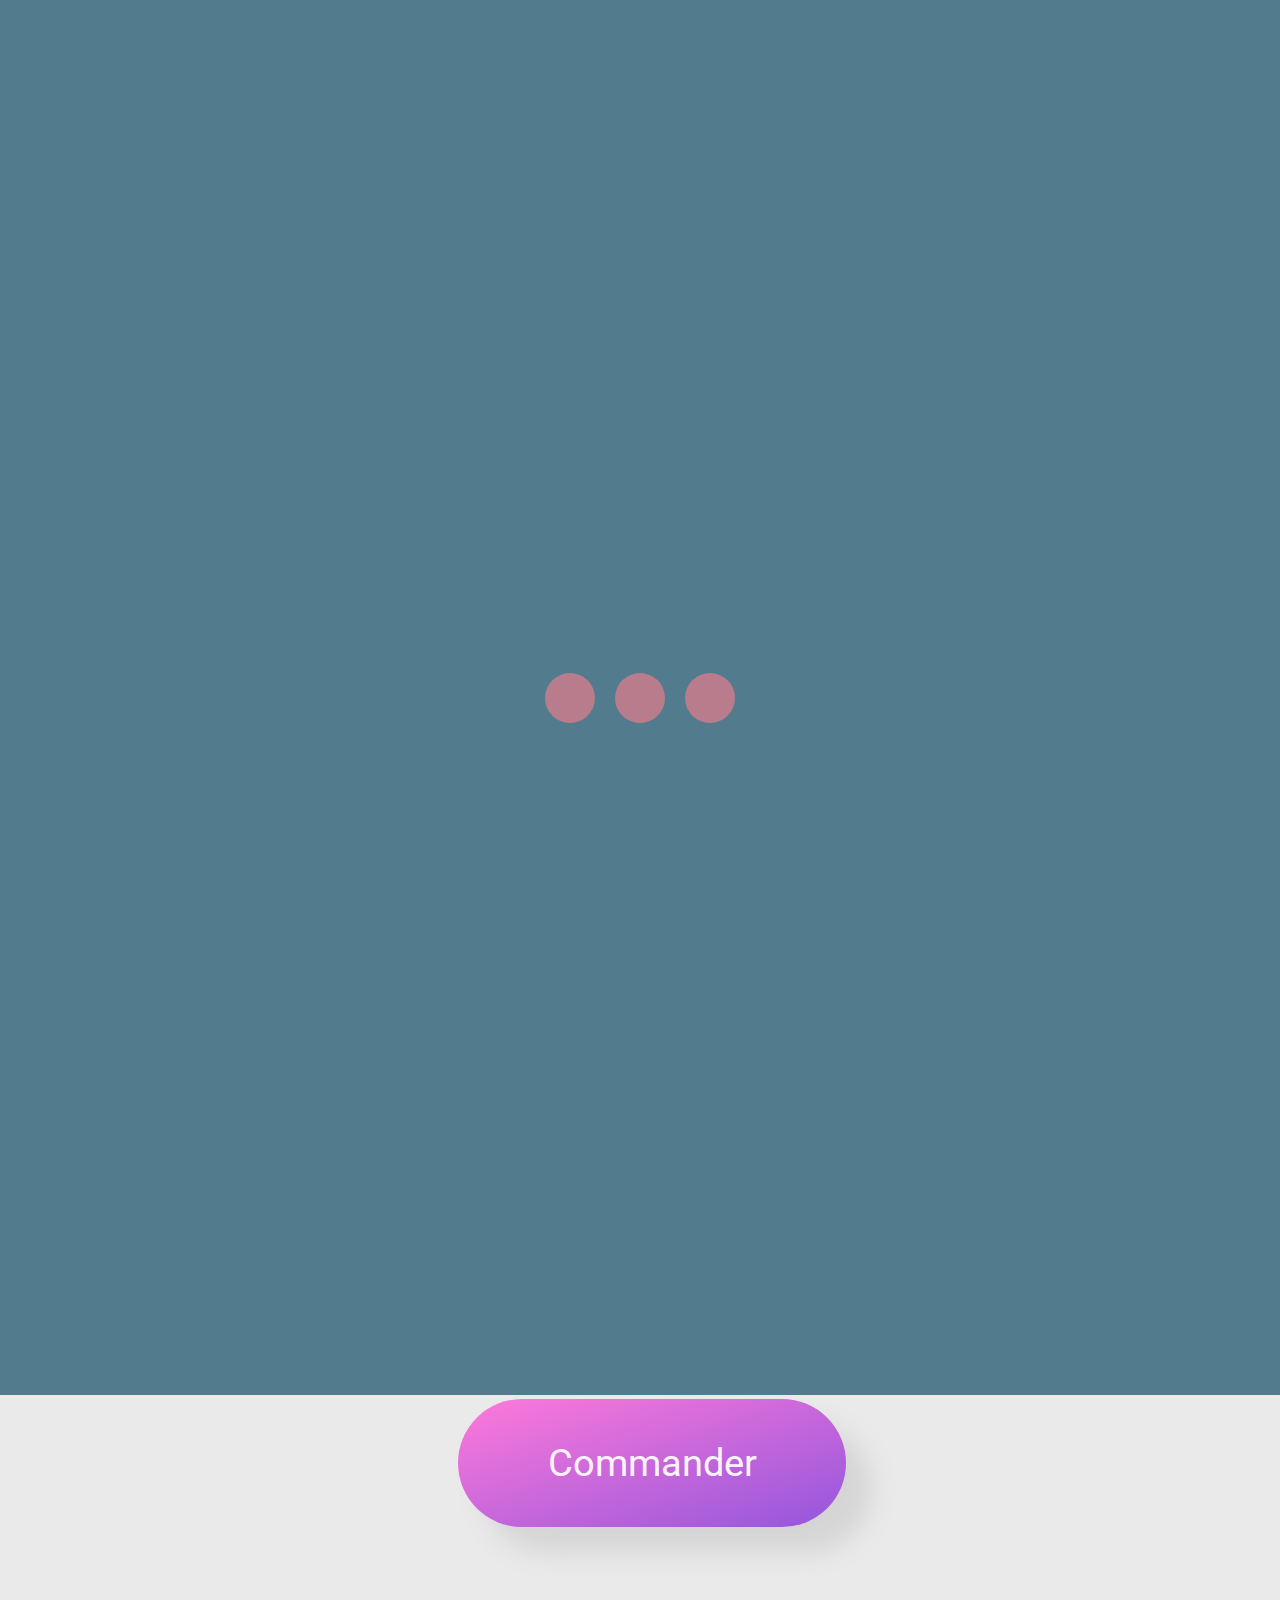
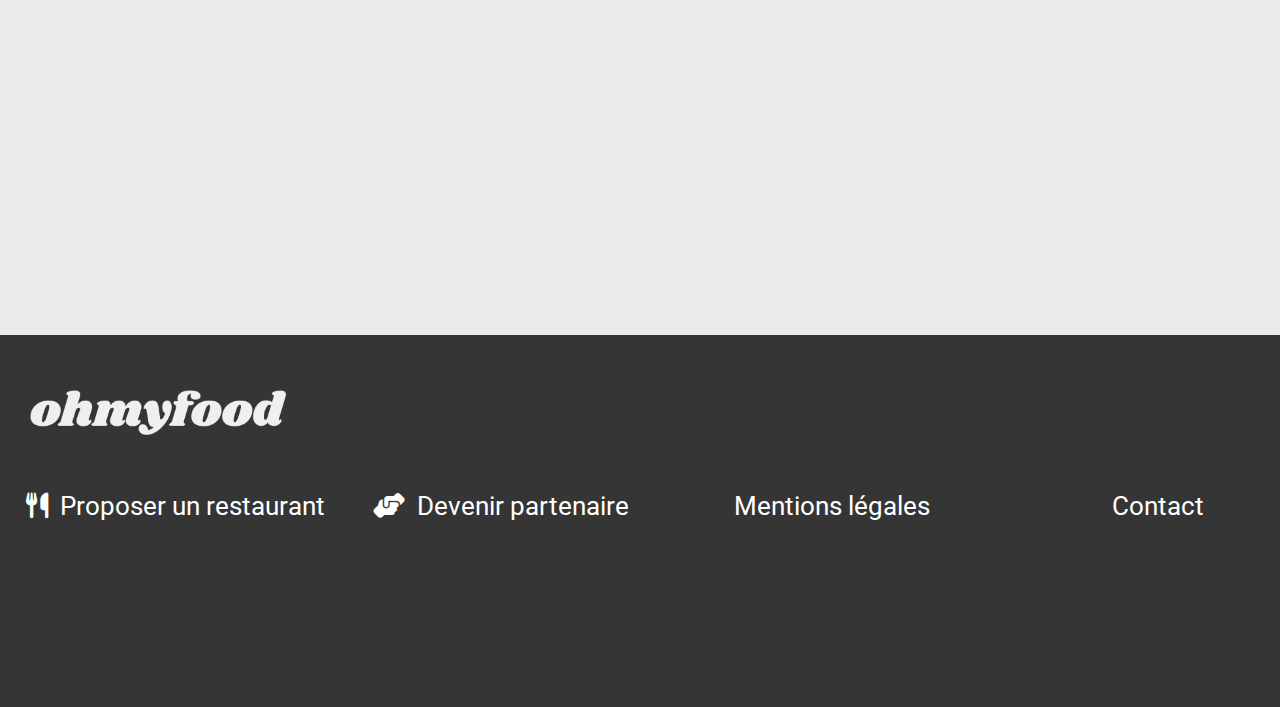
==== html/a_la_francaise.html @ 8d909090 "premier commit" ====
<!DOCTYPE html>
<html lang="fr">
<head>
    <meta charset="UTF-8">
    <meta http-equiv="X-UA-Compatible" content="IE=edge">
    <meta name="viewport" content="width=device-width, initial-scale=1.0">
    <meta name="description" content="Nous avons séléctionnés pour vous les meilleurs restaurants gastronomiques à Paris !" >
    <link rel="stylesheet" type="text/css" href="../css/media_queries_extra_mobile.css" media="only screen and (max-width: 300px)" >
    <link rel="stylesheet" type="text/css" href="../css/media_queries_mobile.css" media="only screen and (min-width: 301px) and (max-width: 709px)" >
    <link rel="stylesheet" type="text/css" href="../css/media_queries_tablette.css" media="only screen and (min-width: 710px) and (max-width: 799px)" >
    <link rel="stylesheet" type="text/css" href="../css/style.css" media="only screen and (min-width: 800px)" >
    <link rel="stylesheet" type="text/css" href="../css/normalize.css" >
    <link rel="stylesheet" href="https://cdnjs.cloudflare.com/ajax/libs/font-awesome/6.1.1/css/all.min.css">
    <link href="https://fonts.googleapis.com/css2?family=Roboto:wght@300&family=Shrikhand&display=swap" rel="stylesheet">
    <title> Votre satisfaction est notre priorité, Ohmyfood est à votre service et à vos attentes !</title>
</head>

<body>

<div class="conteneur_du_chargement flex">
    <span class="chargement"></span>
    <span class="deuxieme chargement"></span>
    <span class="troisieme chargement"></span>
</div>

<header class="conteneur_du_logo grid_6">
    <a href="../index.html"><div class="bouton_de_retour"><i class="fa-solid fa-arrow-left"></i></div></a>
      <div><img class="image_du_logo" src="../asset/images/ohmyfood.png" alt="Logo"></div>
</header>

<main class="background"> 
        <img class="image_du_restaurant" src="../asset/images/a_la_francaise.jpg" alt="Menu">
        
        <h1 class="le_titre_du_conteneur_des_menus">À la française<i class="far fa-heart"></i></h1> 
        <section class="conteneur_des_menus grid_7">
            <div class="conteneur_du_menu">
                <div class="le_titre_de_service"><h3>entrées</h3></div>
                    <div class="menu animer_en_opacité" id="premier_service">
                        <div class="les_plats_et_prix">
                            <div class="le_plat">
                                <div class="le_titre_du_plat">
                                    <p>Tartare de poule acidulé</p>
                                </div>
                                <div class="le_sous_titre_du_plat">
                                     <p>Aux zestes d'orange</p>
                                </div>
                                 </div>
                                 <div class="le_prix">25€</div>
                             </div>
                               <div class="valider">
                                 <i class="fas fa-check-circle"></i>
                               </div>
                             </div>
                             <div class="menu animer_en_opacité" id="deuxieme_services">
                               <div class="les_plats_et_prix">
                                 <div class="le_plat">
                                   <div class="le_titre_du_plat">
                                     <p>Velouté de légumes d'antan</p>
                                   </div>
                                   <div class="le_sous_titre_du_plat">
                                     <p>Carotte, panais, topinambour</p>
                                   </div>
                                 </div>
                                 <div class="le_prix">35€</div>
                             </div>
                               <div class="valider">
                                 <i class="fas fa-check-circle"></i>
                               </div>
                             </div>
                             <div class="menu animer_en_opacité" id="troisieme_services">
                               <div class="les_plats_et_prix">
                                 <div class="le_plat">
                                   <div class="le_titre_du_plat">
                                     <p>Soupr à l'oigon</p>
                                   </div>
                                   <div class="le_sous_titre_du_plat">
                                     <p>Revisitée</p>
                                   </div>
                                 </div>
                                 <div class="le_prix">20€</div>
                             </div>
                               <div class="valider">
                                 <i class="fas fa-check-circle"></i>
                               </div>
                             </div>
                           </div>

            <div class="conteneur_du_menu">
                <div class="le_titre_de_service"><h3>plats</h3></div>
                    <div class="menu animer_en_opacité" id="quatrieme_services">
                        <div class="les_plats_et_prix">
                            <div class="le_plat">
                                <div class="le_titre_du_plat">
                                   <p>Coquilles Saint-Jacques</p>
                                 </div>
                                 <div class="le_sous_titre_du_plat">
                                   <p>Accompagnées d'une purée de panais</p>
                                 </div>
                               </div>
                               <div class="le_prix">40€</div>
                            </div>
                             <div class="valider">
                               <i class="fas fa-check-circle"></i>
                             </div>
                           </div>
                           <div class="menu animer_en_opacité" id="cinquieme_services">
                             <div class="les_plats_et_prix">
                               <div class="le_plat">
                                 <div class="le_titre_du_plat">
                                   <p>Magret de canard</p>
                                 </div>
                                 <div class="le_sous_titre_du_plat">
                                   <p>Et parmentier de pommes de terre</p>
                                 </div>
                               </div>
                               <div class="le_prix">35€</div>
                           </div>
                             <div class="valider">
                               <i class="fas fa-check-circle"></i>
                             </div>
                           </div>
                           <div class="menu animer_en_opacité" id="sixieme_services">
                             <div class="les_plats_et_prix">
                               <div class="le_plat">
                                 <div class="le_titre_du_plat">
                                   <p>Pigeonneau d’Ille-et-Vilaine</p>
                                 </div>
                                 <div class="le_sous_titre_du_plat">
                                   <p>Sur son lit de gnocchis aux légumes</p>
                                 </div>
                               </div>
                               <div class="le_prix">44€</div>
                           </div>
                             <div class="valider">
                               <i class="fas fa-check-circle"></i>
                             </div>
                           </div>
                          </div>

            <div class="conteneur_du_menu">
              <div class="le_titre_de_service"><h3>desserts</h3></div>
                            <div class="menu animer_en_opacité" id="septieme_services">
                             <div class="les_plats_et_prix">
                               <div class="le_plat">
                                 <div class="le_titre_du_plat">
                                   <p>Pétales de violettes glacés</p>
                                 </div>
                                 <div class="le_sous_titre_du_plat">
                                   <p>Et purée de noisettes</p>
                                 </div>
                               </div>
                               <div class="le_prix">18€</div>
                           </div>
                             <div class="valider">
                               <i class="fas fa-check-circle"></i>
                             </div>
                           </div>
                           <div class="menu animer_en_opacité" id="huitieme_services">
                             <div class="les_plats_et_prix">
                               <div class="le_plat">
                                 <div class="le_titre_du_plat">
                                   <p>Fondant au chocolat</p>
                                 </div>
                                 <div class="le_sous_titre_du_plat">
                                   <p>Revisité</p>
                                 </div>
                               </div>
                               <div class="le_prix">22€</div>
                           </div>
                             <div class="valider">
                               <i class="fas fa-check-circle"></i>
                             </div>
                           </div>
                           <div class="menu animer_en_opacité" id="neuvieme_services">
                             <div class="les_plats_et_prix">
                               <div class="le_plat">
                                 <div class="le_titre_du_plat">
                                   <p>Millefeuille croustillant</p>
                                 </div>
                                 <div class="le_sous_titre_du_plat">
                                   <p>Myrtilles et pâte d’amande</p>
                                 </div>
                               </div>
                               <div class="le_prix">23€</div>
                           </div>
                             <div class="valider">
                               <i class="fas fa-check-circle"></i>
                             </div>
                           </div>
                    </div>  
  
          <div class="conteneur_du_bouton_commander grid_1">
            <button class="composant_d_explorer_1" type="submit">Commander</button>
          </div>
        </section>
</main>

<footer class="liens_hypertextes grid">
  <ul><li class="logo"><img src="../asset/images/ohmyfood.png" alt="Logo"></li></ul>
    <div>
      <ul class="alignement_des_liens grid_5">   
        <li><i class="fas fa-utensils"></i><a href="#">Proposer un restaurant</a></li>
        <li><i class="fas fa-hands-helping"></i><a href="#">Devenir partenaire</a></li>
        <li><a href="#">Mentions légales</a></li>
        <li><a href="mailto:contact@ohmyfood.com">Contact</a></li>
    </div>    
</footer>
          
</body>

</html>
---- css/media_queries_extra_mobile.css ----
/*
* Prefixed by https://autoprefixer.github.io
* PostCSS: v8.4.14,
* Autoprefixer: v10.4.7
* Browsers: last 103 version
*/

/* début index */
html { overflow-x: hidden; }

body {
  font-family: 'Roboto', 'Shrikhand';
  margin:0;
}

.conteneur_du_chargement {
  position: fixed;
  -webkit-box-pack: center;
  -webkit-justify-content: center;
     -moz-box-pack: center;
      -ms-flex-pack: center;
          justify-content: center;
  -webkit-box-align: center;
  -webkit-align-items: center;
     -moz-box-align: center;
      -ms-flex-align: center;
          align-items: center;
  height: 155vh;
  background-color: #527c8d;
  inset: 0;
  z-index: 2;
  -webkit-transform-origin: top;
     -moz-transform-origin: top;
      -ms-transform-origin: top;
       -o-transform-origin: top;
          transform-origin: top;
  opacity: 1;
  -webkit-animation: disparaître 1s 5s forwards;
     -moz-animation: disparaître 1s 5s forwards;
       -o-animation: disparaître 1s 5s forwards;
          animation: disparaître 1s 5s forwards;
  }
 
.chargement {
  width: 50px;
  height: 50px;
  background: #b87c8d;
  -webkit-border-radius: 50%;
     -moz-border-radius: 50%;
          border-radius: 50%;
  margin: 0 10px;
  -webkit-animation-name: chargement;
     -moz-animation-name: chargement;
       -o-animation-name: chargement;
          animation-name: chargement;
  -webkit-animation-delay: 0s;
     -moz-animation-delay: 0s;
       -o-animation-delay: 0s;
          animation-delay: 0s;
  -webkit-animation-duration: 0.9s;
     -moz-animation-duration: 0.9s;
       -o-animation-duration: 0.9s;
          animation-duration: 0.9s; 
  -webkit-animation-iteration-count: infinite; 
     -moz-animation-iteration-count: infinite; 
       -o-animation-iteration-count: infinite; 
          animation-iteration-count: infinite;
}

.deuxieme {
  -webkit-animation-delay: 0.1s;
     -moz-animation-delay: 0.1s;
       -o-animation-delay: 0.1s;
          animation-delay: 0.1s
}

.troisieme {
  -webkit-animation-delay: 0.2s;
     -moz-animation-delay: 0.2s;
       -o-animation-delay: 0.2s;
          animation-delay: 0.2s
}

@-webkit-keyframes chargement {
  0%{
    -webkit-transform: translate(0%,0%);
            transform: translate(0%,0%)
  }
  50%{
    -webkit-transform: translate(0%,100%);
            transform: translate(0%,100%)
  }
  100%{
    -webkit-transform: translate(0%,0%);
            transform: translate(0%,0%)
  }
}

@-moz-keyframes chargement {
  0%{
    -moz-transform: translate(0%,0%);
         transform: translate(0%,0%)
  }
  50%{
    -moz-transform: translate(0%,100%);
         transform: translate(0%,100%)
  }
  100%{
    -moz-transform: translate(0%,0%);
         transform: translate(0%,0%)
  }
}

@-o-keyframes chargement {
  0%{
    -o-transform: translate(0%,0%);
       transform: translate(0%,0%)
  }
  50%{
    -o-transform: translate(0%,100%);
       transform: translate(0%,100%)
  }
  100%{
    -o-transform: translate(0%,0%);
       transform: translate(0%,0%)
  }
}

@keyframes chargement {
  0%{
    -webkit-transform: translate(0%,0%);
       -moz-transform: translate(0%,0%);
         -o-transform: translate(0%,0%);
            transform: translate(0%,0%)
  }
  50%{
    -webkit-transform: translate(0%,100%);
       -moz-transform: translate(0%,100%);
         -o-transform: translate(0%,100%);
            transform: translate(0%,100%)
  }
  100%{
    -webkit-transform: translate(0%,0%);
       -moz-transform: translate(0%,0%);
         -o-transform: translate(0%,0%);
            transform: translate(0%,0%)
  }
}

@-webkit-keyframes disparaître {
  0% {
    -webkit-transform: scale(1);
            transform: scale(1);
  }
  100% {
    -webkit-transform: scale(0);
            transform: scale(0);
  }
}

@-moz-keyframes disparaître {
  0% {
    -moz-transform: scale(1);
         transform: scale(1);
  }
  100% {
    -moz-transform: scale(0);
         transform: scale(0);
  }
}

@-o-keyframes disparaître {
  0% {
    -o-transform: scale(1);
       transform: scale(1);
  }
  100% {
    -o-transform: scale(0);
       transform: scale(0);
  }
}

@keyframes disparaître {
  0% {
    -webkit-transform: scale(1);
       -moz-transform: scale(1);
         -o-transform: scale(1);
            transform: scale(1);
  }
  100% {
    -webkit-transform: scale(0);
       -moz-transform: scale(0);
         -o-transform: scale(0);
            transform: scale(0);
  }
}

.flex {
  display: -webkit-box;
  display: -webkit-flex;
  display: -moz-box;
  display: -ms-flexbox;
  display: flex;
}

.column {
  -webkit-box-orient: vertical;
  -webkit-box-direction: normal;
  -webkit-flex-direction: column;
     -moz-box-orient: vertical;
     -moz-box-direction: normal;
      -ms-flex-direction: column;
          flex-direction: column;
}

.flex_end {
  display: -webkit-box;
  display: -webkit-flex;
  display: -moz-box;
  display: -ms-flexbox;
  display: flex;
  -webkit-box-pack: end;
  -webkit-justify-content: flex-end;
     -moz-box-pack: end;
      -ms-flex-pack: end;
          justify-content: flex-end;
}

.grid_1 {
  display: -ms-grid;
  display: grid;
  row-gap: 105vw;
}

.grid {
  display: -ms-grid;
  display: grid;
}

.grid_2 {
  display: -ms-grid;
  display: grid;
  /*-ms-grid-columns: (minmax(100px, 1fr))[1];*/
  grid-template-columns: repeat(1, minmax(100px, 1fr));
  justify-items: left;
  row-gap: 105vw;
}

.grid_3 {
  display: -ms-grid;
  display: grid;
  grid-gap: 1.87vh;
  -ms-grid-rows: minmax(100px, 1fr);
  grid-template-rows: repeat(1, minmax(100px, 1fr));
  justify-items: left;
  
} 

.grid_4 {
  display: -ms-grid;
  display: grid;
  row-gap: 105vw;
  /*-ms-grid-columns: (minmax(100px, 1fr))[1];*/
  grid-template-columns: repeat(1, minmax(100px, 1fr));
  justify-items: left;
}

.grid_5 {
display: -ms-grid;
display: grid;
grid-gap: 4vw;
-ms-grid-columns: minmax(100px, 1fr);
grid-template-columns: repeat(1, minmax(100px, 1fr));
}

.conteneur_du_logo {
  -webkit-box-pack: center;
  -webkit-justify-content: center;
     -moz-box-pack: center;
      -ms-flex-pack: center;
          justify-content: center;
  padding: 5px 0 5px 0; 
  border-bottom: 1px solid #e2e2e2;
}

.image_du_logo {
  width: 83vw;
  height: 100%;
}

.conteneur_de_la_localisation {  
  padding: 7vw 0 7vw 0;
  -webkit-box-shadow: inset 0 5px 5px 0 #d5d5d5;
     -moz-box-shadow: inset 0 5px 5px 0 #d5d5d5;
          box-shadow: inset 0 5px 5px 0 #d5d5d5;
  background-color: #eaeaea;
}

.formulaire_de_recherche {
  padding-right: 85.8px;
}

.fa-location-dot, .composant_de_recherche:last-child, ::-moz-placeholder { /* Mozilla Firefox 19+ */
  padding-right: 1.5vw;
  font-weight: bold !important;
  background-color: transparent;
  color: black;
  border: none;
  font-size: 9vw;
  position: relative;
  left: 11.2vw;
  margin-top: 13vw
}

.fa-location-dot, .composant_de_recherche:last-child:hover {
  opacity: 50%;
  -webkit-transition: ease 0.3s;
  -o-transition: ease 0.3s;
  -moz-transition: ease 0.3s;
  transition: ease 0.3s;
}

.conteneur_des_slogans {
  text-align: center;
  padding: 56px 3px 0 0px;
  background-color: #f6f6f6;
}

.conteneur_des_slogans h1 {
  font-size: 12vw;
} 

.conteneur_des_slogans p {
  font-size: 12vw;
}

.slogan {
  padding-bottom: 1.7vh;
  color: #8f8f8f;
}

.composant_d_explorer{
  padding: 0 5vw 0 5vw;
  height: 50vw;
  color: #fbf3fc;
  background-image: -webkit-gradient(linear, left top, right bottom, from(#FF79DA), to(#9356DC));
  background-image: -webkit-linear-gradient(left top, #FF79DA, #9356DC);
  background-image: -moz-linear-gradient(left top, #FF79DA, #9356DC);
  background-image: -o-linear-gradient(left top, #FF79DA, #9356DC);
  background-image: linear-gradient(to right bottom, #FF79DA, #9356DC);
  border: none;
  -webkit-border-radius: 28vw;
     -moz-border-radius: 28vw;
          border-radius: 28vw;
  -webkit-box-shadow: 2vw 2vw 2vw #d5d5d5;
     -moz-box-shadow: 2vw 2vw 2vw #d5d5d5;
          box-shadow: 2vw 2vw 2vw #d5d5d5;
  cursor: pointer;
}

.composant_d_explorer:last-child{
  font-size: 10vw;
}

.composant_d_explorer:hover{
  -webkit-filter: drop-shadow(20px 20px 20px gray) brightness(100%);
          filter: drop-shadow(20px 20px 20px gray) brightness(100%);
  -webkit-transition: ease 0.3s;
  -o-transition: ease 0.3s;
  -moz-transition: ease 0.3s;
  transition: ease 0.3s;
}

.titre_fonctionnement { 
  font-size: 7.6vw;
  padding: 80px 0 50px 0;
  background-color: white;
}

.conteneur_de_fonctionnement{
  counter-reset: etapes;
}

.conteneur_de_composant_de_fonctionnement {
  padding-bottom: 50px;
  margin-left: -37px;
}

.conteneur_de_fonctionnement li {
  list-style-type:none;
}

.conteneur_de_fonctionnement li::before {
  display: -webkit-box;
  display: -webkit-flex;
  display: -moz-box;
  display: -ms-flexbox;
  display: flex;
  position: relative;
  content: counter(etapes);
  counter-increment: etapes;
  color: white;
  background-color: #9356dc;
  top: 27.3vw;
  left: -2.6vw;
  height: 10vw;
  width: 10vw;
  z-index: 1;
  -webkit-box-align: center;
  -webkit-align-items: center;
     -moz-box-align: center;
      -ms-flex-align: center;
          align-items: center;
  font-size: 8.4vw;
  -webkit-box-pack: center;
  -webkit-justify-content: center;
     -moz-box-pack: center;
      -ms-flex-pack: center;
          justify-content: center;
  -webkit-border-radius: 8vw;
     -moz-border-radius: 8vw;
          border-radius: 8vw;
}

.conteneur_de_fonctionnement li i {
  color: #8f8f8f;
}

.conteneur_de_fonctionnement li:hover i {
  color:#9356dc;
}

.composant_de_fonctionnement{
  display: -webkit-box;
  display: -webkit-flex;
  display: -moz-box;
  display: -ms-flexbox;
  display: flex;
  padding: 0 20vw 0 20vw;
  font-size: 9vw;
  border: none;
  width: 90vw;
  cursor: pointer;
  overflow: hidden;
  -webkit-box-align: center;
  -webkit-align-items: center;
     -moz-box-align: center;
      -ms-flex-align: center;
          align-items: center;
  height: 47vw;
  -webkit-border-radius: 5.8vw;
     -moz-border-radius: 5.8vw;
          border-radius: 5.8vw;
  -webkit-box-shadow: 0.5vw 0.5vw 0.5vw #d5d5d5;
     -moz-box-shadow: 0.5vw 0.5vw 0.5vw #d5d5d5;
          box-shadow: 0.5vw 0.5vw 0.5vw #d5d5d5;
}

.composant_de_fonctionnement i{
  position: relative;
  left: -5.6vw;
}

.composant_de_fonctionnement:hover{
  -webkit-filter: drop-shadow(10px 10px 10px gray) brightness(100%);
          filter: drop-shadow(10px 10px 10px gray) brightness(100%);
  -webkit-transition: ease 0.3s;
  -o-transition: ease 0.3s;
  -moz-transition: ease 0.3s;
  transition: ease 0.3s;
}

.titre_restaurants{ 
  padding: 55px 0 50px 0;
  font-size: 8vw;
  background-color: #eaeaea;
}

.conteneur_des_cartes{
  background-color: #eaeaea;
  padding: 0 0px 90px 3.35px;
  margin-left: 3vw;
}

.conteneur_de_la_carte {
  -webkit-border-radius: 4.6vw 4.6vw 4.6vw 4.6vw;
     -moz-border-radius: 4.6vw 4.6vw 4.6vw 4.6vw;
          border-radius: 4.6vw 4.6vw 4.6vw 4.6vw;
  -webkit-box-shadow: 2vw 2vw 2vw #d5d5d5;
     -moz-box-shadow: 2vw 2vw 2vw #d5d5d5;
          box-shadow: 2vw 2vw 2vw #d5d5d5;
  background-color: #FFF;
  width: 95vw;
  height: 100%;
  margin-left: -3px;
}

* a {
  text-decoration: none;
  color: white;
}

.conteneur_de_la_carte:hover {
  border: 0.5vw solid #9356DC;
  cursor: pointer;
  -webkit-transform: scale(0.99);
     -moz-transform: scale(0.99);
      -ms-transform: scale(0.99);
       -o-transform: scale(0.99);
          transform: scale(0.99);
  -webkit-transition: ease 0.4s;
  -o-transition: ease 0.4s;
  -moz-transition: ease 0.4s;
  transition: ease 0.4s;
}

.banniere p {
  display: -webkit-box;
  display: -webkit-flex;
  display: -moz-box;
  display: -ms-flexbox;
  display: flex;
  -webkit-box-pack: center;
  -webkit-justify-content: center;
     -moz-box-pack: center;
      -ms-flex-pack: center;
          justify-content: center;
  position: relative;
  padding: 6.4vw 20vw;
  margin: -10.5vh 3vw 0 0;
  background: #99e2d0;
  color: #109171;
  -webkit-border-radius: 2.5vw;
     -moz-border-radius: 2.5vw;
          border-radius: 2.5vw;
  top: 180px;
  font-size: 8vw;
  width: 2vw;
  height: 50%;
  font-weight: bold;
}

.image_de_la_carte {
  width: 100%;
  height: 124vw;
  -webkit-border-radius: 4.4vw 4.4vw 0 0;
     -moz-border-radius: 4.4vw 4.4vw 0 0;
          border-radius: 4.4vw 4.4vw 0 0;
  -o-object-fit: cover;
     object-fit: cover;
}

.conteneur_des_informations_de_la_carte {
  margin: 2vw 0.95vw 0 4vw;
  line-height: 0vw;
  -o-text-overflow: ellipsis;
     text-overflow: ellipsis;
  overflow: hidden;
  white-space: nowrap;
}

.texte_de_la_carte {
  display: -webkit-box;
  display: -webkit-flex;
  display: -moz-box;
  display: -ms-flexbox;
  display: flex;
  font-size: 8.8vw;
  color: #000;
}
  
.slogan_de_la_carte h3 {
  margin: 0;
}

.ville_de_la_carte {
  font-size: 7.8vw;
  color: #000;
  opacity: 70%;
} 

.ville_de_la_carte i {
  position: relative;
  display: -webkit-box;
  display: -webkit-flex;
  display: -moz-box;
  display: -ms-flexbox;
  display: flex;
  -webkit-box-pack: end;
  -webkit-justify-content: flex-end;
     -moz-box-pack: end;
      -ms-flex-pack: end;
          justify-content: flex-end;
  font-size: 12vw;
  bottom: 2vw;
  right: 1vw;
  top: -7vw;
}

.ville_de_la_carte i:hover {
  font-weight:bold;
  cursor:pointer;
  color: #9356DC !important;
  -webkit-transition: 1s !important;
  -o-transition: 1s !important;
  -moz-transition: 1s !important;
  transition: 1s !important;
}

.liens_hypertextes {
  background-color: #353535;
  font-size: 8vw;
  font-weight: 400;
  padding: 30px 0 62px 27px;
}

.logo img{
  -webkit-filter: invert(100%);
          filter: invert(100%);
  width: 88vw;
  height: 100%;
  margin-left: -65px;
}

.liens_hypertextes ul {
  list-style: none;
}

.liens_hypertextes li {
  list-style: none;
  color :white; 
}

.liens_hypertextes a {  
  list-style: none;
}

.alignement_des_liens{
  margin-left: -65px;
}

/* fin index */

/*********************************************************************************************************************************************/

/*html*/

main {
  background-color:none;
}

.grid_6 {
  display: -ms-grid;
  display: grid;
  grid: auto-flow dense /0 1fr;
  justify-items: center;
  -webkit-box-align: center;
  -webkit-align-items: center;
     -moz-box-align: center;
      -ms-flex-align: center;
          align-items: center;
}

.grid_7 {
  display: -ms-grid;
  display: grid;
  grid-gap: 2.5vw;
  -ms-grid-columns: minmax(100px, 1fr);
  grid-template-columns: repeat(1, minmax(100px, 1fr));
  justify-items: center;
}

.grid_8 {
  display: -ms-grid;
  display: grid;
  grid-gap: 2.5vw;
  -ms-grid-columns: minmax(100px, 1fr);
  grid-template-columns: repeat(1, minmax(100px, 1fr));
  justify-items: center;
}

.bouton_de_retour{
  position: relative;
  font-size: 8.5vw; 
  left: 4vw;
  /*! top: -1.5vh; */
}

.fa-arrow-left {
  position: relative;
  color: black;
}

.conteneur_du_logo_1 {
  padding: 2vh 1.25vw 1vh 1.25vw;
}

.background {
  background-color: #eaeaea;
}

.image_du_restaurant{
  -o-object-fit: cover;
     object-fit: cover;
  width: 100%;
  height: 107vw;
  margin: 0; 
}

.le_titre_du_conteneur_des_menus{
  display: -ms-grid;
  display: grid;
  grid: auto-flow dense / 80% 0 1fr;
  z-index: 1;
  position: relative;
  margin: 0; 
  font-family: 'Shrikhand', cursive;
  padding: 0 3vw 0 3vw;
  font-size: 11.3vw;
  top: -2vw;
  -webkit-box-orient: vertical;
  -webkit-box-direction: normal;
  -webkit-flex-direction: flex;
     -moz-box-orient: vertical;
     -moz-box-direction: normal;
      -ms-flex-direction: flex;
          flex-direction: flex;
}

.le_titre_du_conteneur_des_menus i:hover{
  font-weight: bold;
  cursor:pointer;
  color: #9356DC !important;
  -webkit-transition: 1s !important;
  -o-transition: 1s !important;
  -moz-transition: 1s !important;
  transition: 1s !important;
}

.conteneur_des_menus{
  position: relative;
  padding: 10vw 0 30vw 0;
  background-color: #eaeaea;
  -webkit-border-radius: 10vw 10vw 0 0;
     -moz-border-radius: 10vw 10vw 0 0;
          border-radius: 10vw 10vw 0 0;
  font-size: 8.3vw;
  top: -56vw;
}

.conteneur_du_menu {
  display: -ms-grid;
  display: grid;
  -webkit-box-align: center;
  -webkit-align-items: center;
     -moz-box-align: center;
      -ms-flex-align: center;
          align-items: center;
  row-gap: 7.5vw;
  position: relative;
  top: 48.5vw;
  width: 95%;
  height: 100%;
}

.conteneur_des_repas {
  position: relative;
  padding: 10vw 0 30vw 0.7vw;
  width: 100%;
  height: auto;
  background-color: #f6f6f6;
  -webkit-border-top-left-radius: 10vh;
     -moz-border-radius-topleft: 10vh;
          border-top-left-radius: 10vh;
  -webkit-border-top-right-radius: 10vh;
     -moz-border-radius-topright: 10vh;
          border-top-right-radius: 10vh;
  bottom: 11vh;  
}

.le_titre_de_service {
  font-size: 11vw;
  font-weight: 400;
}

.les_plats {
  -webkit-border-radius: 20px;
     -moz-border-radius: 20px;
          border-radius: 20px;
  background-color: white;
  height: 10vh;
  font-size: 10px;
  border: none;
  border-radius: 20px;
  -webkit-box-shadow: 5px 5px 5px #d5d5d5;
     -moz-box-shadow: 5px 5px 5px #d5d5d5;
          box-shadow: 5px 5px 5px #d5d5d5;
}
  
.composant_d_explorer_1{
  position: relative;
  padding: 0 10vw 0 10vw;
  height: 21vw;
  color: #fbf3fc;
  background-image: -webkit-gradient(linear, left top, right bottom, from(#FF79DA), to(#9356DC));
  background-image: -webkit-linear-gradient(left top, #FF79DA, #9356DC);
  background-image: -moz-linear-gradient(left top, #FF79DA, #9356DC);
  background-image: -o-linear-gradient(left top, #FF79DA, #9356DC);
  background-image: linear-gradient(to right bottom, #FF79DA, #9356DC);
  border: none;
  -webkit-border-radius: 14vw;
     -moz-border-radius: 14vw;
          border-radius: 14vw;
  -webkit-box-shadow: 2vw 2vw 2vw #d5d5d5;
     -moz-box-shadow: 2vw 2vw 2vw #d5d5d5;
          box-shadow: 2vw 2vw 2vw #d5d5d5;
  cursor: pointer;
}

.conteneur_du_bouton_commander {
  text-align: center;
  background-color: transparent;
  top: 65VW;
  position: relative;
}

.menu__grid {
  display: -ms-grid;
  display: grid;
  grid-gap: 40px;
}

.le_titre_de_service h3 {
  position: relative;
  text-transform: uppercase;
}

.le_titre_de_service h3::after {
  content: '';
  width: 46vw;
  height: 2.5vw;
  background: #99e2d0;
  position: absolute;
  left: 0;
  bottom: -2.1vw;
}

.menu {
  position: relative;
  display: -webkit-box;
  display: -webkit-flex;
  display: -moz-box;
  display: -ms-flexbox;
  display: flex;
  -webkit-box-pack: justify;
  cursor: pointer;
  overflow: hidden;
  -webkit-justify-content: space-between;
     -moz-box-pack: justify;
      -ms-flex-pack: justify;
          justify-content: space-between;
  -webkit-box-align: center;
  -webkit-align-items: center;
     -moz-box-align: center;
      -ms-flex-align: center;
          align-items: center;
  width: 92vw;
  height: 26vw;
  -webkit-border-radius: 5vw;
     -moz-border-radius: 5vw;
          border-radius: 5vw;
  background-color: white;
  -webkit-box-shadow: 5px 5px 15px 5px rgba(0, 0, 0, 0.1);
     -moz-box-shadow: 5px 5px 15px 5px rgba(0, 0, 0, 0.1);
          box-shadow: 5px 5px 15px 5px rgba(0, 0, 0, 0.1);
}

.menu:hover .valider {
  display: -webkit-box;
  display: -ms-flexbox;
  display: -webkit-flex;
  display: -moz-box;
  display: flex;
  -webkit-box-pack: center;
      -ms-flex-pack: center;
          -webkit-justify-content: center;
             -moz-box-pack: center;
          justify-content: center;
  -webkit-box-align: center;
      -ms-flex-align: center;
          -webkit-align-items: center;
             -moz-box-align: center;
          align-items: center;
  -webkit-animation: slide-left 0.5s ease;
          -moz-animation: slide-left 0.5s ease;
            -o-animation: slide-left 0.5s ease;
       animation: slide-left 0.5s ease;
  -webkit-transform-origin: right;
          -moz-transform-origin: right;
           -ms-transform-origin: right;
            -o-transform-origin: right;
       transform-origin: right;
}

.menu:hover .le_prix {
  padding-right: 15vw;
  -webkit-transition: 0.5s ease;
  -o-transition: 0.5s ease;
  -moz-transition: 0.5s ease;
  transition: 0.5s ease;
}

.menu .valider {
  display: none;
  position: absolute;
  background: #99E2D0;
  -webkit-border-radius: 0 0.15vh 0.15vh 0;
     -moz-border-radius: 0 0.15vh 0.15vh 0;
          border-radius: 0 0.15vh 0.15vh 0;
  right: 0;
  padding: 0 0.88vw;
  height: 100%;
  width: 10vw; 
}

.menu .valider i {
  font-size: 6vw; 
  color: white;
  -webkit-transform: rotate(360deg);
          -moz-transform: rotate(360deg);
           -ms-transform: rotate(360deg);
            -o-transform: rotate(360deg);
       transform: rotate(360deg);
  -webkit-animation: rotate 0.5s both;
          -moz-animation: rotate 0.5s both;
            -o-animation: rotate 0.5s both;
       animation: rotate 0.5s both;
}

.le_plat {
  /*! margin-left: 20px; */
  white-space: nowrap;
  overflow: hidden;
}

.le_plat p {
  margin: 0;
  -o-text-overflow: ellipsis;
     text-overflow: ellipsis;
  overflow: hidden;
}

.le_titre_du_plat {
  font-weight: bold;
}

.le_prix {
  /*! padding-right: 10.5vw; */
  font-weight: bold;
}

.menu__contain-button {
  display: -webkit-box;
  display: -ms-flexbox;
  display: -webkit-flex;
  display: -moz-box;
  display: flex;
  -webkit-box-pack: center;
      -ms-flex-pack: center;
          -webkit-justify-content: center;
             -moz-box-pack: center;
          justify-content: center;
  -webkit-box-align: center;
      -ms-flex-align: center;
          -webkit-align-items: center;
             -moz-box-align: center;
          align-items: center;
  width: 100%;
}

.menu__button {
  opacity: 1;
  background: -webkit-gradient(linear, left top, left bottom, from(#ff79da), to(#9356dc));
  background: -webkit-linear-gradient(top, #ff79da 0%, #9356dc 100%);
  background: -moz-linear-gradient(top, #ff79da 0%, #9356dc 100%);
  background: -o-linear-gradient(top, #ff79da 0%, #9356dc 100%);
  background: linear-gradient(180deg, #ff79da 0%, #9356dc 100%);
  color: white;
  padding: 0 20px;
  -webkit-border-radius: 200px;
     -moz-border-radius: 200px;
          border-radius: 200px;
  -webkit-box-shadow: 0px 0px 10px 0px rgba(0, 0, 0, 0.3);
          -moz-box-shadow: 0px 0px 10px 0px rgba(0, 0, 0, 0.3);
       box-shadow: 0px 0px 10px 0px rgba(0, 0, 0, 0.3);
  padding: 10px 20px;
  margin: 50px 0;
  font-size: 9px;
}

.menu__button:hover {
  opacity: 0.8;
  cursor: pointer;
  -webkit-transition: .3s;
  -o-transition: .3s;
  -moz-transition: .3s;
  transition: .3s;
  -webkit-box-shadow: 0px 0px 10px 0px rgba(0, 0, 0, 0.6);
          -moz-box-shadow: 0px 0px 10px 0px rgba(0, 0, 0, 0.6);
       box-shadow: 0px 0px 10px 0px rgba(0, 0, 0, 0.6);
}

.les_plats_et_prix {
  width: 100%;
  display: -webkit-box;
  display: -webkit-flex;
  display: -moz-box;
  display: -ms-flexbox;
  display: flex;
  -webkit-box-pack: justify;
  -webkit-justify-content: space-between;
     -moz-box-pack: justify;
      -ms-flex-pack: justify;
          justify-content: space-between;
  -webkit-box-align: end;
  -webkit-align-items: flex-end;
     -moz-box-align: end;
      -ms-flex-align: end;
          align-items: flex-end;
}

@-webkit-keyframes rotate {
  0% {
    -webkit-transform: rotate(0);
            transform: rotate(0);
  }
  50% {
  -webkit-transform: rotate(180deg);
          transform: rotate(180deg);
  }
  100% {
    -webkit-transform: rotate(360deg);
            transform: rotate(360deg);
  }
}

@-moz-keyframes rotate {
  0% {
    -webkit-transform: rotate(0);
            -moz-transform: rotate(0);
         transform: rotate(0);
  }
  50% {
    -webkit-transform: rotate(180deg);
            -moz-transform: rotate(180deg);
         transform: rotate(180deg);
  }
  100% {
    -webkit-transform: rotate(360deg);
            -moz-transform: rotate(360deg);
         transform: rotate(360deg);
  }
}

@-o-keyframes rotate {
  0% {
    -webkit-transform: rotate(0);
            -o-transform: rotate(0);
       transform: rotate(0);
  }
  50% {
    -webkit-transform: rotate(180deg);
            -o-transform: rotate(180deg);
       transform: rotate(180deg);
  }
  100% {
    -webkit-transform: rotate(360deg);
            -o-transform: rotate(360deg);
       transform: rotate(360deg);
  }
}

@keyframes rotate {
  0% {
    -webkit-transform: rotate(0);
            -moz-transform: rotate(0);
              -o-transform: rotate(0);
         transform: rotate(0);
  }
  50% {
    -webkit-transform: rotate(180deg);
            -moz-transform: rotate(180deg);
              -o-transform: rotate(180deg);
         transform: rotate(180deg);
  }
  100% {
    -webkit-transform: rotate(360deg);
            -moz-transform: rotate(360deg);
              -o-transform: rotate(360deg);
         transform: rotate(360deg);
  }
}

@-webkit-keyframes slide-left {
  0% {
    -webkit-transform: scaleX(0);
            transform: scaleX(0);
  }
  100% {
    -webkit-transform: scaleX(-50px);
            transform: scaleX(-50px);
  }
}

@-moz-keyframes slide-left {
  0% {
    -webkit-transform: scaleX(0);
            -moz-transform: scaleX(0);
         transform: scaleX(0);
  }
  100% {
    -webkit-transform: scaleX(-50px);
            -moz-transform: scaleX(-50px);
         transform: scaleX(-50px);
  }
}

@-o-keyframes slide-left {
  0% {
    -webkit-transform: scaleX(0);
            -o-transform: scaleX(0);
       transform: scaleX(0);
  }
  100% {
    -webkit-transform: scaleX(-50px);
            -o-transform: scaleX(-50px);
       transform: scaleX(-50px);
  }
}

@keyframes slide-left {
  0% {
    -webkit-transform: scaleX(0);
            -moz-transform: scaleX(0);
              -o-transform: scaleX(0);
         transform: scaleX(0);
  }
  100% {
    -webkit-transform: scaleX(-50px);
            -moz-transform: scaleX(-50px);
              -o-transform: scaleX(-50px);
         transform: scaleX(-50px);
  }
}

@-webkit-keyframes opacity {
  0% {
    opacity: 0;
  }
  100% {
    opacity: 1;
  }
}

@-moz-keyframes opacity {
  0% {
    opacity: 0;
  }
  100% {
    opacity: 1;
  }
}

@-o-keyframes opacity {
  0% {
    opacity: 0;
  }
  100% {
    opacity: 1;
  }
}

@keyframes opacity {
  0% {
    opacity: 0;
  }
  100% {
    opacity: 1;
  }
}

.animer_en_opacité {
  -webkit-animation: opacity 1s both;
          -moz-animation: opacity 1s both;
            -o-animation: opacity 1s both;
       animation: opacity 1s both;
}

#premier_service {
  -webkit-animation-delay: 0.1s;
          -moz-animation-delay: 0.1s;
            -o-animation-delay: 0.1s;
       animation-delay: 0.1s;
}

#deuxieme_services {
  -webkit-animation-delay: 0.2s;
          -moz-animation-delay: 0.2s;
            -o-animation-delay: 0.2s;
       animation-delay: 0.2s;
}

#troisieme_services {
  -webkit-animation-delay: 0.3s;
          -moz-animation-delay: 0.3s;
            -o-animation-delay: 0.3s;
       animation-delay: 0.3s;
}

#troisieme_services_extra {
  -webkit-animation-delay: 0.35s;
          -moz-animation-delay: 0.35s;
            -o-animation-delay: 0.35s;
       animation-delay: 0.35s;
}

#quatrieme_services {
  -webkit-animation-delay: 0.4s;
          -moz-animation-delay: 0.4s;
            -o-animation-delay: 0.4s;
       animation-delay: 0.4s;
}

#cinquieme_services {
  -webkit-animation-delay: 0.5s;
          -moz-animation-delay: 0.5s;
            -o-animation-delay: 0.5s;
       animation-delay: 0.5s;
}

#sixieme_services {
  -webkit-animation-delay: 0.6s;
          -moz-animation-delay: 0.6s;
            -o-animation-delay: 0.6s;
       animation-delay: 0.6s;
}

#septieme_services {
  -webkit-animation-delay: 0.7s;
          -moz-animation-delay: 0.7s;
            -o-animation-delay: 0.7s;
       animation-delay: 0.7s;
}

#huitieme_services {
  -webkit-animation-delay: 0.8s;
          -moz-animation-delay: 0.8s;
            -o-animation-delay: 0.8s;
       animation-delay: 0.8s;
}

#neuvieme_services {
  -webkit-animation-delay: 0.9s;
          -moz-animation-delay: 0.9s;
            -o-animation-delay: 0.9s;
       animation-delay: 0.9s;
}

/*html*/
---- css/media_queries_mobile.css ----
/*
* Prefixed by https://autoprefixer.github.io
* PostCSS: v8.4.14,
* Autoprefixer: v10.4.7
* Browsers: last 103 version
*/

/* début index */
html { overflow-x: hidden; }

body {
  font-family: 'Roboto', 'Shrikhand';
  margin:0;
}

.conteneur_du_chargement {
  position: fixed;
  -webkit-box-pack: center;
  -webkit-justify-content: center;
     -moz-box-pack: center;
      -ms-flex-pack: center;
          justify-content: center;
  -webkit-box-align: center;
  -webkit-align-items: center;
     -moz-box-align: center;
      -ms-flex-align: center;
          align-items: center;
  height: 155vh;
  background-color: #527c8d;
  inset: 0;
  z-index: 2;
  -webkit-transform-origin: top;
     -moz-transform-origin: top;
      -ms-transform-origin: top;
       -o-transform-origin: top;
          transform-origin: top;
  opacity: 1;
  -webkit-animation: disparaître 1s 5s forwards;
     -moz-animation: disparaître 1s 5s forwards;
       -o-animation: disparaître 1s 5s forwards;
          animation: disparaître 1s 5s forwards;
  }
 
.chargement {
  width: 50px;
  height: 50px;
  background: #b87c8d;
  -webkit-border-radius: 50%;
     -moz-border-radius: 50%;
          border-radius: 50%;
  margin: 0 10px;
  -webkit-animation-name: chargement;
     -moz-animation-name: chargement;
       -o-animation-name: chargement;
          animation-name: chargement;
  -webkit-animation-delay: 0s;
     -moz-animation-delay: 0s;
       -o-animation-delay: 0s;
          animation-delay: 0s;
  -webkit-animation-duration: 0.9s;
     -moz-animation-duration: 0.9s;
       -o-animation-duration: 0.9s;
          animation-duration: 0.9s; 
  -webkit-animation-iteration-count: infinite; 
     -moz-animation-iteration-count: infinite; 
       -o-animation-iteration-count: infinite; 
          animation-iteration-count: infinite;
}

.deuxieme {
  -webkit-animation-delay: 0.1s;
     -moz-animation-delay: 0.1s;
       -o-animation-delay: 0.1s;
          animation-delay: 0.1s
}

.troisieme {
  -webkit-animation-delay: 0.2s;
     -moz-animation-delay: 0.2s;
       -o-animation-delay: 0.2s;
          animation-delay: 0.2s
}

@-webkit-keyframes chargement {
  0%{
    -webkit-transform: translate(0%,0%);
            transform: translate(0%,0%)
  }
  50%{
    -webkit-transform: translate(0%,100%);
            transform: translate(0%,100%)
  }
  100%{
    -webkit-transform: translate(0%,0%);
            transform: translate(0%,0%)
  }
}

@-moz-keyframes chargement {
  0%{
    -moz-transform: translate(0%,0%);
         transform: translate(0%,0%)
  }
  50%{
    -moz-transform: translate(0%,100%);
         transform: translate(0%,100%)
  }
  100%{
    -moz-transform: translate(0%,0%);
         transform: translate(0%,0%)
  }
}

@-o-keyframes chargement {
  0%{
    -o-transform: translate(0%,0%);
       transform: translate(0%,0%)
  }
  50%{
    -o-transform: translate(0%,100%);
       transform: translate(0%,100%)
  }
  100%{
    -o-transform: translate(0%,0%);
       transform: translate(0%,0%)
  }
}

@keyframes chargement {
  0%{
    -webkit-transform: translate(0%,0%);
       -moz-transform: translate(0%,0%);
         -o-transform: translate(0%,0%);
            transform: translate(0%,0%)
  }
  50%{
    -webkit-transform: translate(0%,100%);
       -moz-transform: translate(0%,100%);
         -o-transform: translate(0%,100%);
            transform: translate(0%,100%)
  }
  100%{
    -webkit-transform: translate(0%,0%);
       -moz-transform: translate(0%,0%);
         -o-transform: translate(0%,0%);
            transform: translate(0%,0%)
  }
}

@-webkit-keyframes disparaître {
  0% {
    -webkit-transform: scale(1);
            transform: scale(1);
  }
  100% {
    -webkit-transform: scale(0);
            transform: scale(0);
  }
}

@-moz-keyframes disparaître {
  0% {
    -moz-transform: scale(1);
         transform: scale(1);
  }
  100% {
    -moz-transform: scale(0);
         transform: scale(0);
  }
}

@-o-keyframes disparaître {
  0% {
    -o-transform: scale(1);
       transform: scale(1);
  }
  100% {
    -o-transform: scale(0);
       transform: scale(0);
  }
}

@keyframes disparaître {
  0% {
    -webkit-transform: scale(1);
       -moz-transform: scale(1);
         -o-transform: scale(1);
            transform: scale(1);
  }
  100% {
    -webkit-transform: scale(0);
       -moz-transform: scale(0);
         -o-transform: scale(0);
            transform: scale(0);
  }
}

.flex {
  display: -webkit-box;
  display: -webkit-flex;
  display: -moz-box;
  display: -ms-flexbox;
  display: flex;
}

.column {
  -webkit-box-orient: vertical;
  -webkit-box-direction: normal;
  -webkit-flex-direction: column;
     -moz-box-orient: vertical;
     -moz-box-direction: normal;
      -ms-flex-direction: column;
          flex-direction: column;
}

.flex_end {
  display: -webkit-box;
  display: -webkit-flex;
  display: -moz-box;
  display: -ms-flexbox;
  display: flex;
  -webkit-box-pack: end;
  -webkit-justify-content: flex-end;
     -moz-box-pack: end;
      -ms-flex-pack: end;
          justify-content: flex-end;
}

.grid_1 {
  display: -ms-grid;
  display: grid;
 /*-ms-grid-columns: (minmax(100px, 1fr))[1];*/
  grid-template-columns: repeat(1, minmax(100px, 1fr));
  justify-items: center;
}

.grid {
  display: -ms-grid;
  display: grid;
}

.grid_2 {
display: -ms-grid;
display: grid;
 /*-ms-grid-columns: (minmax(100px, 1fr))[1];*/
grid-template-columns: repeat(1, minmax(100px, 1fr));
justify-items: center;
}

.grid_3 {
  display: -ms-grid;
  display: grid;
  grid-gap: 1.87vh;
  -ms-grid-rows: minmax(100px, 1fr);
  grid-template-rows: repeat(1, minmax(100px, 1fr));
  justify-items: center;
  white-space: nowrap;
} 

.grid_4 {
  display: -ms-grid;
  display: grid;
  -webkit-column-gap: 4vw;
     -moz-column-gap: 4vw;
          column-gap: 4vw;
  row-gap: 1.6vw;
  -ms-grid-columns: minmax(100px, 1fr);
  grid-template-columns: repeat(1, minmax(100px, 1fr));
  justify-items: center;
}

.grid_5 {
display: -ms-grid;
display: grid;
grid-gap: 4vw;
-ms-grid-columns: minmax(100px, 1fr);
grid-template-columns: repeat(1, minmax(100px, 1fr));
}

.conteneur_du_logo {
  -webkit-box-pack: center;
  -webkit-justify-content: center;
     -moz-box-pack: center;
      -ms-flex-pack: center;
          justify-content: center;
  padding: 20px 0 14px 0;
  border-bottom: 1px solid #e2e2e2;
}

.image_du_logo {
  width: 45vw; 
  height: 100%;
}

.conteneur_de_la_localisation {  
  padding: 32px 0 32px 20px;
  -webkit-box-shadow: inset 0 5px 5px 0 #d5d5d5;
     -moz-box-shadow: inset 0 5px 5px 0 #d5d5d5;
          box-shadow: inset 0 5px 5px 0 #d5d5d5;
  background-color: #eaeaea;
}

.formulaire_de_recherche {
  padding-right: 85.8px;
}

.fa-location-dot, .composant_de_recherche:last-child, ::-moz-placeholder { /* Mozilla Firefox 19+ */
  padding-right: 1.51vw;
  font-weight: bold !important;
  background-color: transparent;
  color: black;
  border: none;
  font-size: 4vw;
  position: relative;
  left: 12.2vw;
}

.fa-location-dot, .composant_de_recherche:last-child:hover {
  opacity: 50%;
  -webkit-transition: ease 0.3s;
  -o-transition: ease 0.3s;
  -moz-transition: ease 0.3s;
  transition: ease 0.3s;
}

.conteneur_des_slogans {
  text-align: center;
  padding: 56px 22px 80px 22px;
  background-color: #f6f6f6;
}

.conteneur_des_slogans h1 {
  font-size: 7.4vw;
} 

.conteneur_des_slogans p {
  font-size: 4vw;
}

.slogan {
  padding-bottom: 1.7vh;
  color: #8f8f8f; 
}

.composant_d_explorer{
  padding: 0 5vw 0 5vw;
  height: 16vw;
  color: #fbf3fc;
  background-image: -webkit-gradient(linear, left top, right bottom, from(#FF79DA), to(#9356DC));
  background-image: -webkit-linear-gradient(left top, #FF79DA, #9356DC);
  background-image: -moz-linear-gradient(left top, #FF79DA, #9356DC);
  background-image: -o-linear-gradient(left top, #FF79DA, #9356DC);
  background-image: linear-gradient(to right bottom, #FF79DA, #9356DC);
  border: none;
  -webkit-border-radius: 8vw;
     -moz-border-radius: 8vw;
          border-radius: 8vw;
  -webkit-box-shadow: 2vw 2vw 2vw #d5d5d5;
     -moz-box-shadow: 2vw 2vw 2vw #d5d5d5;
          box-shadow: 2vw 2vw 2vw #d5d5d5;
  cursor: pointer;
}

.composant_d_explorer:last-child{
  white-space: nowrap;
  font-size: 5vw;
}

.composant_d_explorer:hover{
  -webkit-filter: drop-shadow(20px 20px 20px gray) brightness(100%);
          filter: drop-shadow(20px 20px 20px gray) brightness(100%);
  -webkit-transition: ease 0.3s;
  -o-transition: ease 0.3s;
  -moz-transition: ease 0.3s;
  transition: ease 0.3s;
}

.titre_fonctionnement { 
  font-size: 4.5vw;
  padding: 40px 0 0 27px;
  background-color: white;
}

.conteneur_de_fonctionnement{
  counter-reset: etapes;
  padding-left: 24.8vw;
  margin-top: -5vw;
}

.conteneur_de_composant_de_fonctionnement {
  padding: 0 0 80px 40px;
}

.conteneur_de_fonctionnement h2{
  font-size: 3vw;
  padding: 0 0.75vw 0 2.5vw;
}

.conteneur_de_fonctionnement li {
  list-style-type:none;
}

.conteneur_de_fonctionnement li::before {
  display: -webkit-box;
  display: -webkit-flex;
  display: -moz-box;
  display: -ms-flexbox;
  display: flex;
  position: relative;
  content: counter(etapes);
  counter-increment: etapes;
  color: white;
  background-color: #9356dc;
  top: 16.25vw;
  left: -3.6vw;
  height: 8vw;
  width: 8vw;
  z-index: 1;
  -webkit-box-align: center;
  -webkit-align-items: center;
     -moz-box-align: center;
      -ms-flex-align: center;
          align-items: center;
  font-size: 5.2vw;
  -webkit-box-pack: center;
  -webkit-justify-content: center;
     -moz-box-pack: center;
      -ms-flex-pack: center;
          justify-content: center;
  -webkit-border-radius: 8vw;
     -moz-border-radius: 8vw;
          border-radius: 8vw;
}

.conteneur_de_fonctionnement li i {
  margin: 0 5vw 0 -4vw;
  color: #8f8f8f;
}

.conteneur_de_fonctionnement li:hover i {
  color:#9356dc;
}

.composant_de_fonctionnement{
  display: -webkit-box;
  display: -webkit-flex;
  display: -moz-box;
  display: -ms-flexbox;
  display: flex;
  padding: 0 40vw 0 14vw;
  font-size: 5vw;
  border: none;
  width: 73%;
  cursor: pointer;
  overflow: hidden;
  -webkit-box-align: center;
  -webkit-align-items: center;
     -moz-box-align: center;
      -ms-flex-align: center;
          align-items: center;
  height: 24vw;
  -webkit-border-radius: 5.8vw;
     -moz-border-radius: 5.8vw;
          border-radius: 5.8vw;
  white-space: nowrap;
  -webkit-box-shadow: 0.5vw 0.5vw 0.5vw #d5d5d5;
     -moz-box-shadow: 0.5vw 0.5vw 0.5vw #d5d5d5;
          box-shadow: 0.5vw 0.5vw 0.5vw #d5d5d5;
}

.composant_de_fonctionnement i{
  position: relative;
  left: 0.4vw;
}

.composant_de_fonctionnement:hover{
  -webkit-filter: drop-shadow(10px 10px 10px gray) brightness(100%);
          filter: drop-shadow(10px 10px 10px gray) brightness(100%);
  -webkit-transition: ease 0.3s;
  -o-transition: ease 0.3s;
  -moz-transition: ease 0.3s;
  transition: ease 0.3s;
}

.titre_restaurants{ 
  padding: 56px 0 0 27px;
  font-size: 4.5vw;
  background-color: #eaeaea;
}

.conteneur_des_cartes{
  background-color: #eaeaea;
  padding: 0 40px 85px 50px;
}

.conteneur_de_la_carte {
  -webkit-border-radius: 4.6vw 4.6vw 4.6vw 4.6vw;
     -moz-border-radius: 4.6vw 4.6vw 4.6vw 4.6vw;
          border-radius: 4.6vw 4.6vw 4.6vw 4.6vw;
  -webkit-box-shadow: 2vw 2vw 2vw #d5d5d5;
     -moz-box-shadow: 2vw 2vw 2vw #d5d5d5;
          box-shadow: 2vw 2vw 2vw #d5d5d5;
  background-color: #FFF;
  width: 88vw;
  height: 100%;
}

* a {
  text-decoration: none;
  color: white;
}

.conteneur_de_la_carte:hover {
  border: 0.5vw solid #9356DC;
  cursor: pointer;
  -webkit-transform: scale(1.07);
     -moz-transform: scale(1.07);
      -ms-transform: scale(1.07);
       -o-transform: scale(1.07);
          transform: scale(1.07);
  -webkit-transition: ease 0.4s;
  -o-transition: ease 0.4s;
  -moz-transition: ease 0.4s;
  transition: ease 0.4s;
}

.banniere p {
  display: -webkit-box;
  display: -webkit-flex;
  display: -moz-box;
  display: -ms-flexbox;
  display: flex;
  -webkit-box-pack: center;
  -webkit-justify-content: center;
     -moz-box-pack: center;
      -ms-flex-pack: center;
          justify-content: center;
  position: relative;
  padding: 3.2vw 10vw;
  margin: -10.5vh 3vw 0 0;
  background: #99e2d0;
  color: #109171;
  -webkit-border-radius: 1vw;
     -moz-border-radius: 1vw;
          border-radius: 1vw;
  top: 180px;
  font-size: 4vw;
  white-space: nowrap;
  width: 2vw;
  height: 50%;
  font-weight: bold;
}

.image_de_la_carte {
  width: 100%;
  height: 67vw;
  -webkit-border-radius: 4.4vw 4.4vw 0 0;
     -moz-border-radius: 4.4vw 4.4vw 0 0;
          border-radius: 4.4vw 4.4vw 0 0;
  -o-object-fit: cover;
     object-fit: cover;
}

.conteneur_des_informations_de_la_carte {
  margin: 2vw 0.95vw 0 4vw;
  line-height: 0vw;
}

.texte_de_la_carte {
  display: -webkit-box;
  display: -webkit-flex;
  display: -moz-box;
  display: -ms-flexbox;
  display: flex;
  font-size: 5.2vw;
  color: #000;
  white-space: nowrap;
}

.slogan_de_la_carte h3 {
  margin: 0;
}

.ville_de_la_carte {
  font-size: 5.2vw;
  white-space: nowrap;
  color: #000;
  opacity: 70%;
} 

.ville_de_la_carte i {
  position: relative;
  display: -webkit-box;
  display: -webkit-flex;
  display: -moz-box;
  display: -ms-flexbox;
  display: flex;
  -webkit-box-pack: end;
  -webkit-justify-content: flex-end;
     -moz-box-pack: end;
      -ms-flex-pack: end;
          justify-content: flex-end;
  font-size: 6vw;
  bottom: 2vw;
  right: 7vw;
  top: -7vw;
}

.ville_de_la_carte i:hover {
  font-weight:bold;
  cursor:pointer;
  color: #9356DC !important;
  -webkit-transition: 1s !important;
  -o-transition: 1s !important;
  -moz-transition: 1s !important;
  transition: 1s !important;
}

.liens_hypertextes {
  background-color: #353535;
  font-size: 4vw;
  font-weight: 400;
  padding: 30px 0 62px 27px;
}

.logo img{
  -webkit-filter: invert(100%);
          filter: invert(100%);
  width: 40vw;
  height: 100%;
  margin-left: -37px;
}


.liens_hypertextes ul {
  list-style: none;
}

.liens_hypertextes li {
  list-style: none;
  color :white; 
}

.liens_hypertextes a {  
  list-style: none;
}

.alignement_des_liens{
  white-space: nowrap;
  margin-left: -37px;
}

/* fin index */

/*********************************************************************************************************************************************/

/*html*/

main {
  background-color:none;
}

.grid_6 {
  display: -ms-grid;
  display: grid;
  grid: auto-flow dense / 0 1fr;
  justify-items: center;
  -webkit-box-align: center;
  -webkit-align-items: center;
     -moz-box-align: center;
      -ms-flex-align: center;
          align-items: center;
}

.grid_7 {
  display: -ms-grid;
  display: grid;
  grid-gap: 2.5vw;
  -ms-grid-columns: minmax(100px, 1fr);
  grid-template-columns: repeat(1, minmax(100px, 1fr));
  justify-items: center;
}

.grid_8 {
  display: -ms-grid;
  display: grid;
  grid-gap: 2.5vw;
  -ms-grid-columns: minmax(100px, 1fr);
  grid-template-columns: repeat(1, minmax(100px, 1fr));
  justify-items: center;
}

.bouton_de_retour{
  position: relative;
  font-size: 4.5vw; 
  left: 10vw;
}

.fa-arrow-left {
  position: relative;
  color: black;
}

.conteneur_du_logo_1 {
  padding: 2vh 1.25vw 1vh 1.25vw;
}

.background {
  background-color: #eaeaea;
}

.image_du_restaurant{
  -o-object-fit: cover;
     object-fit: cover;
  width: 100%;
  height: 75vw;
  margin: 0; 
}

.le_titre_du_conteneur_des_menus{
  display: -ms-grid;
  display: grid;
  grid: auto-flow dense / 88% 0 1fr;
  z-index: 1;
  position: relative;
  margin: 0;
  font-family: 'Shrikhand', cursive;
  padding: 0 3.12vw 0 4.7vw;
  font-size: 7.3vw;
  top: -2vw;
}

.le_titre_du_conteneur_des_menus i:hover{
  font-weight: bold;
  cursor:pointer;
  color: #9356DC !important;
  -webkit-transition: 1s !important;
  -o-transition: 1s !important;
  -moz-transition: 1s !important;
  transition: 1s !important;
}

.conteneur_des_menus{
  position: relative;
  padding: 10vw 4.7vw 30vw 4.7vw;
  background-color: #eaeaea;
  -webkit-border-radius: 10vw 10vw 0 0;
     -moz-border-radius: 10vw 10vw 0 0;
          border-radius: 10vw 10vw 0 0;
  font-size: 5.3vw;
  top: -22vw;
}

.conteneur_du_menu {
  display: -ms-grid;
  display: grid;
  -webkit-box-align: center;
  -webkit-align-items: center;
     -moz-box-align: center;
      -ms-flex-align: center;
          align-items: center;
  row-gap: 7.5vw;
  position: relative;
  top: 4.5vh;
  width: 100%;
  height: 100%;
}

.conteneur_des_repas {
  position: relative;
  padding: 10vh 0px 26vh 1vh;
  width: 100%;
  height: auto;
  background-color: #f6f6f6;
  -webkit-border-top-left-radius: 10vh;
     -moz-border-radius-topleft: 10vh;
          border-top-left-radius: 10vh;
  -webkit-border-top-right-radius: 10vh;
     -moz-border-radius-topright: 10vh;
          border-top-right-radius: 10vh;
  bottom: 11vh;  
}

.le_titre_de_service {
  font-size: 5vw;
  font-weight: 400;
}

.les_plats {
  -webkit-border-radius: 20px;
     -moz-border-radius: 20px;
          border-radius: 20px;
  background-color: white;
  height: 10vh;
  font-size: 10px;
  border: none;
  border-radius: 20px;
  -webkit-box-shadow: 5px 5px 5px #d5d5d5;
     -moz-box-shadow: 5px 5px 5px #d5d5d5;
          box-shadow: 5px 5px 5px #d5d5d5;
}
  
.composant_d_explorer_1{
  position: relative;
  padding: 0 10vw 0 10vw;
  height: 15vw;
  color: #fbf3fc;
  background-image: -webkit-gradient(linear, left top, right bottom, from(#FF79DA), to(#9356DC));
  background-image: -webkit-linear-gradient(left top, #FF79DA, #9356DC);
  background-image: -moz-linear-gradient(left top, #FF79DA, #9356DC);
  background-image: -o-linear-gradient(left top, #FF79DA, #9356DC);
  background-image: linear-gradient(to right bottom, #FF79DA, #9356DC);
  border: none;
  -webkit-border-radius: 7vw;
     -moz-border-radius: 7vw;
          border-radius: 7vw;
  -webkit-box-shadow: 2vw 2vw 2vw #d5d5d5;
     -moz-box-shadow: 2vw 2vw 2vw #d5d5d5;
          box-shadow: 2vw 2vw 2vw #d5d5d5;
  cursor: pointer;
}

.conteneur_du_bouton_commander {
  text-align: center;
  background-color: transparent;
  top: 125px;
  position: relative;
}

.menu__grid {
  display: -ms-grid;
  display: grid;
  grid-gap: 40px;
}

.le_titre_de_service h3 {
  position: relative;
  text-transform: uppercase;
}

.le_titre_de_service h3::after {
  content: '';
  width: 15vw;
  height: 1.7vw;
  background: #99e2d0;
  position: absolute;
  left: 0;
  bottom: -3.05vw;
}

.menu {
  position: relative;
  display: -webkit-box;
  display: -webkit-flex;
  display: -moz-box;
  display: -ms-flexbox;
  display: flex;
  -webkit-box-pack: justify;
  cursor: pointer;
  overflow: hidden;
  -webkit-justify-content: space-between;
     -moz-box-pack: justify;
      -ms-flex-pack: justify;
          justify-content: space-between;
  -webkit-box-align: center;
  -webkit-align-items: center;
     -moz-box-align: center;
      -ms-flex-align: center;
          align-items: center;
  width: 100%;
  height: 20vw;
  -webkit-border-radius: 5vw;
     -moz-border-radius: 5vw;
          border-radius: 5vw;
  background-color: white;
  -webkit-box-shadow: 5px 5px 15px 5px rgba(0, 0, 0, 0.1);
     -moz-box-shadow: 5px 5px 15px 5px rgba(0, 0, 0, 0.1);
          box-shadow: 5px 5px 15px 5px rgba(0, 0, 0, 0.1);
}

.menu:hover .valider {
  display: -webkit-box;
  display: -ms-flexbox;
  display: -webkit-flex;
  display: -moz-box;
  display: flex;
  -webkit-box-pack: center;
      -ms-flex-pack: center;
          -webkit-justify-content: center;
             -moz-box-pack: center;
          justify-content: center;
  -webkit-box-align: center;
      -ms-flex-align: center;
          -webkit-align-items: center;
             -moz-box-align: center;
          align-items: center;
  -webkit-animation: slide-left 0.5s ease;
          -moz-animation: slide-left 0.5s ease;
            -o-animation: slide-left 0.5s ease;
       animation: slide-left 0.5s ease;
  -webkit-transform-origin: right;
          -moz-transform-origin: right;
           -ms-transform-origin: right;
            -o-transform-origin: right;
       transform-origin: right;
}

.menu:hover .le_prix {
  padding-right: 15vw;
  -webkit-transition: 0.5s ease;
  -o-transition: 0.5s ease;
  -moz-transition: 0.5s ease;
  transition: 0.5s ease;
}

.menu .valider {
  display: none;
  position: absolute;
  background: #99E2D0;
  -webkit-border-radius: 0 1vh 1vh 0;
     -moz-border-radius: 0 1vh 1vh 0;
          border-radius: 0 1vh 1vh 0;
  right: 0;
  padding: 0 0.81vw;
  height: 100%;
  width: 10vw; 
}

.menu .valider i {
  font-size: 6vw; 
  color: white;
  -webkit-transform: rotate(360deg);
          -moz-transform: rotate(360deg);
           -ms-transform: rotate(360deg);
            -o-transform: rotate(360deg);
       transform: rotate(360deg);
  -webkit-animation: rotate 0.5s both;
          -moz-animation: rotate 0.5s both;
            -o-animation: rotate 0.5s both;
       animation: rotate 0.5s both;
}

.le_plat {
  margin-left: 20px;
  white-space: nowrap;
  overflow: hidden;
}

.le_plat p {
  margin: 0;
  -o-text-overflow: ellipsis;
     text-overflow: ellipsis;
  overflow: hidden;
}

.le_titre_du_plat {
  font-weight: bold;
}

.le_prix {
  padding-right: 3.5vw;
  font-weight: bold;
}

.menu__contain-button {
  display: -webkit-box;
  display: -ms-flexbox;
  display: -webkit-flex;
  display: -moz-box;
  display: flex;
  -webkit-box-pack: center;
      -ms-flex-pack: center;
          -webkit-justify-content: center;
             -moz-box-pack: center;
          justify-content: center;
  -webkit-box-align: center;
      -ms-flex-align: center;
          -webkit-align-items: center;
             -moz-box-align: center;
          align-items: center;
  width: 100%;
}

.menu__button {
  opacity: 1;
  background: -webkit-gradient(linear, left top, left bottom, from(#ff79da), to(#9356dc));
  background: -webkit-linear-gradient(top, #ff79da 0%, #9356dc 100%);
  background: -moz-linear-gradient(top, #ff79da 0%, #9356dc 100%);
  background: -o-linear-gradient(top, #ff79da 0%, #9356dc 100%);
  background: linear-gradient(180deg, #ff79da 0%, #9356dc 100%);
  color: white;
  padding: 0 20px;
  -webkit-border-radius: 200px;
     -moz-border-radius: 200px;
          border-radius: 200px;
  -webkit-box-shadow: 0px 0px 10px 0px rgba(0, 0, 0, 0.3);
          -moz-box-shadow: 0px 0px 10px 0px rgba(0, 0, 0, 0.3);
       box-shadow: 0px 0px 10px 0px rgba(0, 0, 0, 0.3);
  padding: 10px 20px;
  margin: 50px 0;
  font-size: 9px;
}

.menu__button:hover {
  opacity: 0.8;
  cursor: pointer;
  -webkit-transition: .3s;
  -o-transition: .3s;
  -moz-transition: .3s;
  transition: .3s;
  -webkit-box-shadow: 0px 0px 10px 0px rgba(0, 0, 0, 0.6);
          -moz-box-shadow: 0px 0px 10px 0px rgba(0, 0, 0, 0.6);
       box-shadow: 0px 0px 10px 0px rgba(0, 0, 0, 0.6);
}

.les_plats_et_prix {
  width: 100%;
  display: -webkit-box;
  display: -webkit-flex;
  display: -moz-box;
  display: -ms-flexbox;
  display: flex;
  -webkit-box-pack: justify;
  -webkit-justify-content: space-between;
     -moz-box-pack: justify;
      -ms-flex-pack: justify;
          justify-content: space-between;
  -webkit-box-align: end;
  -webkit-align-items: flex-end;
     -moz-box-align: end;
      -ms-flex-align: end;
          align-items: flex-end;
}

@-webkit-keyframes rotate {
  0% {
    -webkit-transform: rotate(0);
            transform: rotate(0);
  }
  50% {
  -webkit-transform: rotate(180deg);
          transform: rotate(180deg);
  }
  100% {
    -webkit-transform: rotate(360deg);
            transform: rotate(360deg);
  }
}

@-moz-keyframes rotate {
  0% {
    -webkit-transform: rotate(0);
            -moz-transform: rotate(0);
         transform: rotate(0);
  }
  50% {
    -webkit-transform: rotate(180deg);
            -moz-transform: rotate(180deg);
         transform: rotate(180deg);
  }
  100% {
    -webkit-transform: rotate(360deg);
            -moz-transform: rotate(360deg);
         transform: rotate(360deg);
  }
}

@-o-keyframes rotate {
  0% {
    -webkit-transform: rotate(0);
            -o-transform: rotate(0);
       transform: rotate(0);
  }
  50% {
    -webkit-transform: rotate(180deg);
            -o-transform: rotate(180deg);
       transform: rotate(180deg);
  }
  100% {
    -webkit-transform: rotate(360deg);
            -o-transform: rotate(360deg);
       transform: rotate(360deg);
  }
}

@keyframes rotate {
  0% {
    -webkit-transform: rotate(0);
            -moz-transform: rotate(0);
              -o-transform: rotate(0);
         transform: rotate(0);
  }
  50% {
    -webkit-transform: rotate(180deg);
            -moz-transform: rotate(180deg);
              -o-transform: rotate(180deg);
         transform: rotate(180deg);
  }
  100% {
    -webkit-transform: rotate(360deg);
            -moz-transform: rotate(360deg);
              -o-transform: rotate(360deg);
         transform: rotate(360deg);
  }
}

@-webkit-keyframes slide-left {
  0% {
    -webkit-transform: scaleX(0);
            transform: scaleX(0);
  }
  100% {
    -webkit-transform: scaleX(-50px);
            transform: scaleX(-50px);
  }
}

@-moz-keyframes slide-left {
  0% {
    -webkit-transform: scaleX(0);
            -moz-transform: scaleX(0);
         transform: scaleX(0);
  }
  100% {
    -webkit-transform: scaleX(-50px);
            -moz-transform: scaleX(-50px);
         transform: scaleX(-50px);
  }
}

@-o-keyframes slide-left {
  0% {
    -webkit-transform: scaleX(0);
            -o-transform: scaleX(0);
       transform: scaleX(0);
  }
  100% {
    -webkit-transform: scaleX(-50px);
            -o-transform: scaleX(-50px);
       transform: scaleX(-50px);
  }
}

@keyframes slide-left {
  0% {
    -webkit-transform: scaleX(0);
            -moz-transform: scaleX(0);
              -o-transform: scaleX(0);
         transform: scaleX(0);
  }
  100% {
    -webkit-transform: scaleX(-50px);
            -moz-transform: scaleX(-50px);
              -o-transform: scaleX(-50px);
         transform: scaleX(-50px);
  }
}

@-webkit-keyframes opacity {
  0% {
    opacity: 0;
  }
  100% {
    opacity: 1;
  }
}

@-moz-keyframes opacity {
  0% {
    opacity: 0;
  }
  100% {
    opacity: 1;
  }
}

@-o-keyframes opacity {
  0% {
    opacity: 0;
  }
  100% {
    opacity: 1;
  }
}

@keyframes opacity {
  0% {
    opacity: 0;
  }
  100% {
    opacity: 1;
  }
}

.animer_en_opacité {
  -webkit-animation: opacity 1s both;
          -moz-animation: opacity 1s both;
            -o-animation: opacity 1s both;
       animation: opacity 1s both;
}

#premier_service {
  -webkit-animation-delay: 0.1s;
          -moz-animation-delay: 0.1s;
            -o-animation-delay: 0.1s;
       animation-delay: 0.1s;
}

#deuxieme_services {
  -webkit-animation-delay: 0.2s;
          -moz-animation-delay: 0.2s;
            -o-animation-delay: 0.2s;
       animation-delay: 0.2s;
}

#troisieme_services {
  -webkit-animation-delay: 0.3s;
          -moz-animation-delay: 0.3s;
            -o-animation-delay: 0.3s;
       animation-delay: 0.3s;
}

#troisieme_services_extra {
  -webkit-animation-delay: 0.35s;
          -moz-animation-delay: 0.35s;
            -o-animation-delay: 0.35s;
       animation-delay: 0.35s;
}

#quatrieme_services {
  -webkit-animation-delay: 0.4s;
          -moz-animation-delay: 0.4s;
            -o-animation-delay: 0.4s;
       animation-delay: 0.4s;
}

#cinquieme_services {
  -webkit-animation-delay: 0.5s;
          -moz-animation-delay: 0.5s;
            -o-animation-delay: 0.5s;
       animation-delay: 0.5s;
}

#sixieme_services {
  -webkit-animation-delay: 0.6s;
          -moz-animation-delay: 0.6s;
            -o-animation-delay: 0.6s;
       animation-delay: 0.6s;
}

#septieme_services {
  -webkit-animation-delay: 0.7s;
          -moz-animation-delay: 0.7s;
            -o-animation-delay: 0.7s;
       animation-delay: 0.7s;
}

#huitieme_services {
  -webkit-animation-delay: 0.8s;
          -moz-animation-delay: 0.8s;
            -o-animation-delay: 0.8s;
       animation-delay: 0.8s;
}

#neuvieme_services {
  -webkit-animation-delay: 0.9s;
          -moz-animation-delay: 0.9s;
            -o-animation-delay: 0.9s;
       animation-delay: 0.9s;
}

/*html*/
---- css/media_queries_tablette.css ----
/*
* Prefixed by https://autoprefixer.github.io
* PostCSS: v8.4.14,
* Autoprefixer: v10.4.7
* Browsers: last 103 version
*/

/* début index */
html { overflow-x: hidden; }

body {
  font-family: 'Roboto', 'Shrikhand';
  margin:0;
}

.conteneur_du_chargement {
  position: fixed;
  -webkit-box-pack: center;
  -webkit-justify-content: center;
     -moz-box-pack: center;
      -ms-flex-pack: center;
          justify-content: center;
  -webkit-box-align: center;
  -webkit-align-items: center;
     -moz-box-align: center;
      -ms-flex-align: center;
          align-items: center;
  height: 155vh;
  background-color: #527c8d;
  inset: 0;
  z-index: 2;
  -webkit-transform-origin: top;
     -moz-transform-origin: top;
      -ms-transform-origin: top;
       -o-transform-origin: top;
          transform-origin: top;
  opacity: 1;
  -webkit-animation: disparaître 1s 5s forwards;
     -moz-animation: disparaître 1s 5s forwards;
       -o-animation: disparaître 1s 5s forwards;
          animation: disparaître 1s 5s forwards;
  }
 
.chargement {
  width: 50px;
  height: 50px;
  background: #b87c8d;
  -webkit-border-radius: 50%;
     -moz-border-radius: 50%;
          border-radius: 50%;
  margin: 0 10px;
  -webkit-animation-name: chargement;
     -moz-animation-name: chargement;
       -o-animation-name: chargement;
          animation-name: chargement;
  -webkit-animation-delay: 0s;
     -moz-animation-delay: 0s;
       -o-animation-delay: 0s;
          animation-delay: 0s;
  -webkit-animation-duration: 0.9s;
     -moz-animation-duration: 0.9s;
       -o-animation-duration: 0.9s;
          animation-duration: 0.9s; 
  -webkit-animation-iteration-count: infinite; 
     -moz-animation-iteration-count: infinite; 
       -o-animation-iteration-count: infinite; 
          animation-iteration-count: infinite;
}

.deuxieme {
  -webkit-animation-delay: 0.1s;
     -moz-animation-delay: 0.1s;
       -o-animation-delay: 0.1s;
          animation-delay: 0.1s
}

.troisieme {
  -webkit-animation-delay: 0.2s;
     -moz-animation-delay: 0.2s;
       -o-animation-delay: 0.2s;
          animation-delay: 0.2s
}

@-webkit-keyframes chargement {
  0%{
    -webkit-transform: translate(0%,0%);
            transform: translate(0%,0%)
  }
  50%{
    -webkit-transform: translate(0%,100%);
            transform: translate(0%,100%)
  }
  100%{
    -webkit-transform: translate(0%,0%);
            transform: translate(0%,0%)
  }
}

@-moz-keyframes chargement {
  0%{
    -moz-transform: translate(0%,0%);
         transform: translate(0%,0%)
  }
  50%{
    -moz-transform: translate(0%,100%);
         transform: translate(0%,100%)
  }
  100%{
    -moz-transform: translate(0%,0%);
         transform: translate(0%,0%)
  }
}

@-o-keyframes chargement {
  0%{
    -o-transform: translate(0%,0%);
       transform: translate(0%,0%)
  }
  50%{
    -o-transform: translate(0%,100%);
       transform: translate(0%,100%)
  }
  100%{
    -o-transform: translate(0%,0%);
       transform: translate(0%,0%)
  }
}

@keyframes chargement {
  0%{
    -webkit-transform: translate(0%,0%);
       -moz-transform: translate(0%,0%);
         -o-transform: translate(0%,0%);
            transform: translate(0%,0%)
  }
  50%{
    -webkit-transform: translate(0%,100%);
       -moz-transform: translate(0%,100%);
         -o-transform: translate(0%,100%);
            transform: translate(0%,100%)
  }
  100%{
    -webkit-transform: translate(0%,0%);
       -moz-transform: translate(0%,0%);
         -o-transform: translate(0%,0%);
            transform: translate(0%,0%)
  }
}

@-webkit-keyframes disparaître {
  0% {
    -webkit-transform: scale(1);
            transform: scale(1);
  }
  100% {
    -webkit-transform: scale(0);
            transform: scale(0);
  }
}

@-moz-keyframes disparaître {
  0% {
    -moz-transform: scale(1);
         transform: scale(1);
  }
  100% {
    -moz-transform: scale(0);
         transform: scale(0);
  }
}

@-o-keyframes disparaître {
  0% {
    -o-transform: scale(1);
       transform: scale(1);
  }
  100% {
    -o-transform: scale(0);
       transform: scale(0);
  }
}

@keyframes disparaître {
  0% {
    -webkit-transform: scale(1);
       -moz-transform: scale(1);
         -o-transform: scale(1);
            transform: scale(1);
  }
  100% {
    -webkit-transform: scale(0);
       -moz-transform: scale(0);
         -o-transform: scale(0);
            transform: scale(0);
  }
}

.flex {
  display: -webkit-box;
  display: -webkit-flex;
  display: -moz-box;
  display: -ms-flexbox;
  display: flex;
}

.flex_end {
  display: -webkit-box;
  display: -webkit-flex;
  display: -moz-box;
  display: -ms-flexbox;
  display: flex;
  -webkit-box-pack: end;
  -webkit-justify-content: flex-end;
     -moz-box-pack: end;
      -ms-flex-pack: end;
          justify-content: flex-end;
}

.grid_1 {
  display: -ms-grid;
  display: grid;
 /*-ms-grid-columns: (minmax(100px, 1fr))[1];*/
  grid-template-columns: repeat(1, minmax(100px, 1fr));
  justify-items: center;
}

.grid {
  display: -ms-grid;
  display: grid;
}

.grid_2 {
display: -ms-grid;
display: grid;
 /*-ms-grid-columns: (minmax(100px, 1fr))[1];*/
grid-template-columns: repeat(1, minmax(100px, 1fr));
justify-items: center;
}

.grid_3 {
  display: -ms-grid;
  display: grid;
  grid-gap: 1.87vh;
  -ms-grid-rows: minmax(100px, 1fr);
  grid-template-rows: repeat(1, minmax(100px, 1fr));
  justify-items: center;
  white-space: nowrap;
} 

.grid_4 {
  display: -ms-grid;
  display: grid;
  -webkit-column-gap: 4vw;
     -moz-column-gap: 4vw;
          column-gap: 4vw;
  row-gap: 1.6vw;
  -ms-grid-columns: minmax(100px, 1fr) 4vw minmax(100px, 1fr);
  grid-template-columns: repeat(2, minmax(100px, 1fr));
  justify-items: center;
}

.grid_5 {
display: -ms-grid;
display: grid;
grid-gap: 4vw;
-ms-grid-columns: minmax(100px, 1fr) 4vw minmax(100px, 1fr);
grid-template-columns: repeat(2, minmax(100px, 1fr));
}

.conteneur_du_logo {
  -webkit-box-pack: center;
  -webkit-justify-content: center;
     -moz-box-pack: center;
      -ms-flex-pack: center;
          justify-content: center;
  padding: 32px 0 24px 0;
  border-bottom: 1px solid #e2e2e2;
}

.image_du_logo {
  width: 45vw; 
  height: 100%;
}

.conteneur_de_la_localisation {  
  padding: 32px 0 32px 20px;
  -webkit-box-shadow: inset 0 5px 5px 0 #d5d5d5;
     -moz-box-shadow: inset 0 5px 5px 0 #d5d5d5;
          box-shadow: inset 0 5px 5px 0 #d5d5d5;
  background-color: #eaeaea;
}

.formulaire_de_recherche {
  padding-right: 85.8px;
}

.fa-location-dot, .composant_de_recherche:last-child, ::-moz-placeholder { /* Mozilla Firefox 19+ */
  padding-right: 2.9vw;
  font-weight: bold !important;
  background-color: transparent;
  color: black;
  border: none;
  font-size: 4vw;
  position: relative;
  left: 12.2vw;
}

.fa-location-dot, .composant_de_recherche:last-child:hover {
  opacity: 50%;
  -webkit-transition: ease 0.3s;
  -o-transition: ease 0.3s;
  -moz-transition: ease 0.3s;
  transition: ease 0.3s;
}

.conteneur_des_slogans {
  text-align: center;
  padding: 56px 80px 144px 80px;
  background-color: #f6f6f6;
}

.conteneur_des_slogans h1 {
  font-size: 7.4vw;
} 

.conteneur_des_slogans p {
  font-size: 4vw;
}

.slogan {
  padding-bottom: 0.7vh;
  color: #8f8f8f; 
}

.composant_d_explorer{
  padding: 0 2.5vw 0 2.5vw;
  height: 14vw;
  color: #fbf3fc;
  background-image: -webkit-gradient(linear, left top, right bottom, from(#FF79DA), to(#9356DC));
  background-image: -webkit-linear-gradient(left top, #FF79DA, #9356DC);
  background-image: -moz-linear-gradient(left top, #FF79DA, #9356DC);
  background-image: -o-linear-gradient(left top, #FF79DA, #9356DC);
  background-image: linear-gradient(to right bottom, #FF79DA, #9356DC);
  border: none;
  -webkit-border-radius: 7vw;
     -moz-border-radius: 7vw;
          border-radius: 7vw;
  -webkit-box-shadow: 2vw 2vw 2vw #d5d5d5;
     -moz-box-shadow: 2vw 2vw 2vw #d5d5d5;
          box-shadow: 2vw 2vw 2vw #d5d5d5;
  cursor: pointer;
}

.composant_d_explorer:last-child{
  white-space: nowrap;
  font-size: 4vw;
}

.composant_d_explorer:hover{
  -webkit-filter: drop-shadow(20px 20px 20px gray) brightness(100%);
          filter: drop-shadow(20px 20px 20px gray) brightness(100%);
  -webkit-transition: ease 0.3s;
  -o-transition: ease 0.3s;
  -moz-transition: ease 0.3s;
  transition: ease 0.3s;
}

.titre_fonctionnement { 
  font-size: 4.5vw;
  padding: 56px 0 0 40px;
  background-color: white;
}

.conteneur_de_fonctionnement{
  counter-reset: etapes;
  padding: 0vw 0 10vw 24.8vw;
}

.conteneur_de_composant_de_fonctionnement {
  padding: 0 0 80px 40px;
}

.conteneur_de_fonctionnement h2{
  font-size: 3vw;
  padding: 0 0.75vw 0 2.5vw;
}

.conteneur_de_fonctionnement li {
  list-style-type:none;
}

.conteneur_de_fonctionnement li::before {
  display: -webkit-box;
  display: -webkit-flex;
  display: -moz-box;
  display: -ms-flexbox;
  display: flex;
  position: relative;
  content: counter(etapes);
  counter-increment: etapes;
  color: white;
  background-color: #9356dc;
  top: 9vw;
  left: -1.6vw;
  height: 6.6vw;
  width: 6.6vw;
  z-index: 1;
  -webkit-box-align: center;
  -webkit-align-items: center;
     -moz-box-align: center;
      -ms-flex-align: center;
          align-items: center;
  font-size: 2.6vw;
  -webkit-box-pack: center;
  -webkit-justify-content: center;
     -moz-box-pack: center;
      -ms-flex-pack: center;
          justify-content: center;
  -webkit-border-radius: 4vw;
     -moz-border-radius: 4vw;
          border-radius: 4vw;
}

.conteneur_de_fonctionnement li i {
  margin: 0 10vw 0 -4vw;
  color: #8f8f8f;
}

.conteneur_de_fonctionnement li:hover i {
  color:#9356dc;
}

.composant_de_fonctionnement{
  display: -webkit-box;
  display: -webkit-flex;
  display: -moz-box;
  display: -ms-flexbox;
  display: flex;
  padding: 0 40vw 0 14vw;
  font-size: 3.2vw;
  border: none;
  width: 70%;
  cursor: pointer;
  overflow: hidden;
  -webkit-box-align: center;
  -webkit-align-items: center;
     -moz-box-align: center;
      -ms-flex-align: center;
          align-items: center;
  height: 12vw;
  -webkit-border-radius: 2.8vw;
     -moz-border-radius: 2.8vw;
          border-radius: 2.8vw;
  white-space: nowrap;
  -webkit-box-shadow: 0.5vw 0.5vw 0.5vw #d5d5d5;
     -moz-box-shadow: 0.5vw 0.5vw 0.5vw #d5d5d5;
          box-shadow: 0.5vw 0.5vw 0.5vw #d5d5d5;

}

.composant_de_fonctionnement i{
  position: relative;
  left: 3.4vw;
}

.composant_de_fonctionnement:hover{
  -webkit-filter: drop-shadow(10px 10px 10px gray) brightness(100%);
          filter: drop-shadow(10px 10px 10px gray) brightness(100%);
  -webkit-transition: ease 0.3s;
  -o-transition: ease 0.3s;
  -moz-transition: ease 0.3s;
  transition: ease 0.3s;
}

.titre_restaurants{ 
  padding: 56px 0 0 40px;
  font-size: 4.5vw;
  background-color: #eaeaea;
}

.conteneur_des_cartes{
  background-color: #eaeaea;
  padding: 0 40px 120px 50px;
}

.conteneur_de_la_carte {
  -webkit-border-radius: 2.2vw 2.2vw 2.2vw 2.2vw;
     -moz-border-radius: 2.2vw 2.2vw 2.2vw 2.2vw;
          border-radius: 2.2vw 2.2vw 2.2vw 2.2vw;
  -webkit-box-shadow: 2vw 2vw 2vw #d5d5d5;
     -moz-box-shadow: 2vw 2vw 2vw #d5d5d5;
          box-shadow: 2vw 2vw 2vw #d5d5d5;
  background-color: #FFF;
  width: 44vw;
  height: 100%;
}

* a {
  text-decoration: none;
  color: white;
}

.conteneur_de_la_carte:hover {
  border: 0.5vw solid #9356DC;
  cursor: pointer;
  -webkit-transform: scale(1.07);
     -moz-transform: scale(1.07);
      -ms-transform: scale(1.07);
       -o-transform: scale(1.07);
          transform: scale(1.07);
  -webkit-transition: ease 0.4s;
  -o-transition: ease 0.4s;
  -moz-transition: ease 0.4s;
  transition: ease 0.4s;
}

.banniere p {
  display: -webkit-box;
  display: -webkit-flex;
  display: -moz-box;
  display: -ms-flexbox;
  display: flex;
  -webkit-box-pack: center;
  -webkit-justify-content: center;
     -moz-box-pack: center;
      -ms-flex-pack: center;
          justify-content: center;
  position: relative;
  padding: 1.6vw 5vw;
  margin: -10.5vh 3vw 0 0;
  background: #99e2d0;
  color: #109171;
  -webkit-border-radius: 0.5vw;
     -moz-border-radius: 0.5vw;
          border-radius: 0.5vw;
  top: 220px;
  font-size: 2vw;
  white-space: nowrap;
  width: 2vw;
  height: 50%;
  font-weight: bold;
}  

.image_de_la_carte {
  width: 100%;
  height: 33vw;
  -webkit-border-radius: 2vw 2vw 0 0;
     -moz-border-radius: 2vw 2vw 0 0;
          border-radius: 2vw 2vw 0 0;
  -o-object-fit: cover;
     object-fit: cover;
}

.conteneur_des_informations_de_la_carte {
  margin: 2vw 0.95vw 0 4vw;
  line-height: 0vw;
}

.texte_de_la_carte {
  display: -webkit-box;
  display: -webkit-flex;
  display: -moz-box;
  display: -ms-flexbox;
  display: flex;
  font-size: 2.6vw;
  color: #000;
  white-space: nowrap;
}

.slogan_de_la_carte h3 {
  margin: 0;
}

.ville_de_la_carte {
  font-size: 2.6vw;
  white-space: nowrap;
  color: #000;
  opacity: 70%;
} 

.ville_de_la_carte i {
  position: relative;
  display: -webkit-box;
  display: -webkit-flex;
  display: -moz-box;
  display: -ms-flexbox;
  display: flex;
  -webkit-box-pack: end;
  -webkit-justify-content: flex-end;
     -moz-box-pack: end;
      -ms-flex-pack: end;
          justify-content: flex-end;
  font-size: 3vw;
  bottom: 2vw;
  right: 1vw;
  top: -3vw;
}

.ville_de_la_carte i:hover {
  font-weight:bold;
  cursor:pointer;
  color: #9356DC !important;
  -webkit-transition: 1s !important;
  -o-transition: 1s !important;
  -moz-transition: 1s !important;
  transition: 1s !important;
}

.liens_hypertextes {
  background-color: #353535;
  font-size: 3vw; 
  font-weight: 400;
  padding: 30px 0 62px 27px;
}

.logo img{
  -webkit-filter: invert(100%);
          filter: invert(100%);
  width: 30vw;
  height: 100%;
  margin-left: -37px;
}

.liens_hypertextes ul {
  list-style: none;
}

.liens_hypertextes li {
  list-style: none;
  color :white; 
}
.liens_hypertextes a {  
  list-style: none;
  margin-left: 12.35px;
}

.alignement_des_liens{
  white-space: nowrap;
  margin-left: -37px;
}

/* fin index */

/*********************************************************************************************************************************************/

/*html*/

main {
  background-color:none;
}

.grid_6 {
  display: -ms-grid;
  display: grid;
  grid: auto-flow dense / 0 1fr;
  justify-items: center;
  -webkit-box-align: center;
  -webkit-align-items: center;
     -moz-box-align: center;
      -ms-flex-align: center;
          align-items: center;
}

.grid_7 {
  display: -ms-grid;
  display: grid;
  grid-gap: 2.5vw;
  -ms-grid-columns: minmax(100px, 1fr) 2.5vw minmax(100px, 1fr) 2.5vw minmax(100px, 1fr);
  grid-template-columns: repeat(3, minmax(100px, 1fr));
  justify-items: center;
}

.grid_8 {
  display: -ms-grid;
  display: grid;
  grid-gap: 2.5vw;
  -ms-grid-columns: minmax(100px, 1fr);
  grid-template-columns: repeat(1, minmax(100px, 1fr));
  justify-items: center;
}

.bouton_de_retour{
  position: relative;
  font-size: 4.5vw; 
  left: 10vw;
}

.fa-arrow-left {
  position: relative;
  color: black;
}

.conteneur_du_logo_1 {
  padding: 2vh 1.25vw 1vh 1.25vw;
}

.background {
  background-color: #eaeaea;
}

.image_du_restaurant{
  -o-object-fit: cover;
     object-fit: cover;
  width: 100%;
  height: 70vw;;
  margin: 0; 
}

.le_titre_du_conteneur_des_menus{
  display: -ms-grid;
  display: grid;
  grid: auto-flow dense / 88% 0 1fr;
  z-index: 1;
  position: relative;
  margin: 0;
  font-family: 'Shrikhand', cursive;
  padding: 0 3.12vw 0 1.87vw;
  font-size: 7.3vw;
}

.le_titre_du_conteneur_des_menus i:hover{
  font-weight: bold;
  cursor:pointer;
  color: #9356DC !important;
  -webkit-transition: 1s !important;
  -o-transition: 1s !important;
  -moz-transition: 1s !important;
  transition: 1s !important;
}

.conteneur_des_menus{
  position: relative;
  padding: 10vw 1.69vw 30vw 1.69vw;
  background-color: #eaeaea;
  -webkit-border-radius: 10vw 10vw 0 0;
     -moz-border-radius: 10vw 10vw 0 0;
          border-radius: 10vw 10vw 0 0;
  font-size: 3vw;
  top: -19vw;
}

.conteneur_du_menu {
  display: -ms-grid;
  display: grid;
  grid-gap: 2vh;
  -webkit-box-align: center;
  -webkit-align-items: center;
     -moz-box-align: center;
      -ms-flex-align: center;
          align-items: center;
  position: relative;
  top: 9.5vh;
  width: 100%;
  height: 100%;
}

.conteneur_des_repas {
  position: relative;
  padding: 10vh 0px 26vh 1vh;
  width: 100%;
  height: auto;
  background-color: #f6f6f6;
  -webkit-border-top-left-radius: 10vh;
     -moz-border-radius-topleft: 10vh;
          border-top-left-radius: 10vh;
  -webkit-border-top-right-radius: 10vh;
     -moz-border-radius-topright: 10vh;
          border-top-right-radius: 10vh;
  bottom: 11vh;  
}

.le_titre_de_service {
  font-size: 3vw;
  font-weight: 400;
}

.les_plats {
  -webkit-border-radius: 20px;
     -moz-border-radius: 20px;
          border-radius: 20px;
  background-color: white;
  height: 10vh;
  font-size: 10px;
  border: none;
  border-radius: 20px;
  -webkit-box-shadow: 5px 5px 5px #d5d5d5;
     -moz-box-shadow: 5px 5px 5px #d5d5d5;
          box-shadow: 5px 5px 5px #d5d5d5;
}
  
.composant_d_explorer_1{
  position: relative;
  padding: 0 7vw 0 7vw;
  height: 10vw;
  color: #fbf3fc;
  background-image: -webkit-gradient(linear, left top, right bottom, from(#FF79DA), to(#9356DC));
  background-image: -webkit-linear-gradient(left top, #FF79DA, #9356DC);
  background-image: -moz-linear-gradient(left top, #FF79DA, #9356DC);
  background-image: -o-linear-gradient(left top, #FF79DA, #9356DC);
  background-image: linear-gradient(to right bottom, #FF79DA, #9356DC);
  border: none;
  -webkit-border-radius: 7vw;
     -moz-border-radius: 7vw;
          border-radius: 7vw;
  -webkit-box-shadow: 2vw 2vw 2vw #d5d5d5;
     -moz-box-shadow: 2vw 2vw 2vw #d5d5d5;
          box-shadow: 2vw 2vw 2vw #d5d5d5;
  cursor: pointer;
  left: 34vw;
}

.conteneur_du_bouton_commander {
  text-align: center;
  background-color: #eaeaea;
  top: 200px;
  position: relative;
}

.menu__grid {
  display: -ms-grid;
  display: grid;
  grid-gap: 40px;
}

.le_titre_de_service h3 {
  position: relative;
  text-transform: uppercase;
}

.le_titre_de_service h3::after {
  content: '';
  width: 8vw;
  height: 0.4vh;
  background: #99e2d0;
  position: absolute;
  left: 0;
  bottom: -1.04vw;
}

.menu {
 position: relative;
display: -webkit-box;
display: -webkit-flex;
display: -moz-box;
display: -ms-flexbox;
display: flex;
-webkit-box-pack: justify;
cursor: pointer;
overflow: hidden;
-webkit-justify-content: space-between;
   -moz-box-pack: justify;
    -ms-flex-pack: justify;
        justify-content: space-between;
-webkit-box-align: center;
-webkit-align-items: center;
   -moz-box-align: center;
    -ms-flex-align: center;
        align-items: center;
width: 100%;
height: 10vw;
-webkit-border-radius: 3.5vw;
   -moz-border-radius: 3.5vw;
        border-radius: 3.5vw;
background-color: white;
  -webkit-box-shadow: 5px 5px 15px 5px rgba(0, 0, 0, 0.1);
     -moz-box-shadow: 5px 5px 15px 5px rgba(0, 0, 0, 0.1);
          box-shadow: 5px 5px 15px 5px rgba(0, 0, 0, 0.1);
}

.menu:hover .valider {
  display: -webkit-box;
  display: -ms-flexbox;
  display: -webkit-flex;
  display: -moz-box;
  display: flex;
  -webkit-box-pack: center;
      -ms-flex-pack: center;
          -webkit-justify-content: center;
             -moz-box-pack: center;
          justify-content: center;
  -webkit-box-align: center;
      -ms-flex-align: center;
          -webkit-align-items: center;
             -moz-box-align: center;
          align-items: center;
  -webkit-animation: slide-left 0.5s ease;
          -moz-animation: slide-left 0.5s ease;
            -o-animation: slide-left 0.5s ease;
       animation: slide-left 0.5s ease;
  -webkit-transform-origin: right;
          -moz-transform-origin: right;
           -ms-transform-origin: right;
            -o-transform-origin: right;
       transform-origin: right;
}

.menu:hover .le_prix {
  padding-right: 70px;
  -webkit-transition: 0.5s ease;
  -o-transition: 0.5s ease;
  -moz-transition: 0.5s ease;
  transition: 0.5s ease;
}

.menu .valider {
  display: none;
  position: absolute;
  background: #99E2D0;
  -webkit-border-radius: 0 1vh 1vh 0;
     -moz-border-radius: 0 1vh 1vh 0;
          border-radius: 0 1vh 1vh 0;
  right: 0;
  padding: 0 0.81vw;
  height: 100%;
  width: 2vw; 
}

.menu .valider i {
  font-size: 3vw; 
  color: white;
  -webkit-transform: rotate(360deg);
          -moz-transform: rotate(360deg);
           -ms-transform: rotate(360deg);
            -o-transform: rotate(360deg);
       transform: rotate(360deg);
  -webkit-animation: rotate 0.5s both;
          -moz-animation: rotate 0.5s both;
            -o-animation: rotate 0.5s both;
       animation: rotate 0.5s both;
}

.le_plat {
  margin-left: 20px;
  white-space: nowrap;
  overflow: hidden;
}

.le_plat p {
  margin: 0;
  -o-text-overflow: ellipsis;
     text-overflow: ellipsis;
  overflow: hidden;
}

.le_titre_du_plat {
  font-weight: bold;
}

.le_prix {
  padding-right: 3.5vw;
  font-weight: bold;
}

.menu__contain-button {
  display: -webkit-box;
  display: -ms-flexbox;
  display: -webkit-flex;
  display: -moz-box;
  display: flex;
  -webkit-box-pack: center;
      -ms-flex-pack: center;
          -webkit-justify-content: center;
             -moz-box-pack: center;
          justify-content: center;
  -webkit-box-align: center;
      -ms-flex-align: center;
          -webkit-align-items: center;
             -moz-box-align: center;
          align-items: center;
  width: 100%;
}

.menu__button {
  opacity: 1;
  background: -webkit-gradient(linear, left top, left bottom, from(#ff79da), to(#9356dc));
  background: -webkit-linear-gradient(top, #ff79da 0%, #9356dc 100%);
  background: -moz-linear-gradient(top, #ff79da 0%, #9356dc 100%);
  background: -o-linear-gradient(top, #ff79da 0%, #9356dc 100%);
  background: linear-gradient(180deg, #ff79da 0%, #9356dc 100%);
  color: white;
  padding: 0 20px;
  -webkit-border-radius: 200px;
     -moz-border-radius: 200px;
          border-radius: 200px;
  -webkit-box-shadow: 0px 0px 10px 0px rgba(0, 0, 0, 0.3);
          -moz-box-shadow: 0px 0px 10px 0px rgba(0, 0, 0, 0.3);
       box-shadow: 0px 0px 10px 0px rgba(0, 0, 0, 0.3);
  padding: 10px 20px;
  margin: 50px 0;
  font-size: 9px;
}

.menu__button:hover {
  opacity: 0.8;
  cursor: pointer;
  -webkit-transition: .3s;
  -o-transition: .3s;
  -moz-transition: .3s;
  transition: .3s;
  -webkit-box-shadow: 0px 0px 10px 0px rgba(0, 0, 0, 0.6);
          -moz-box-shadow: 0px 0px 10px 0px rgba(0, 0, 0, 0.6);
       box-shadow: 0px 0px 10px 0px rgba(0, 0, 0, 0.6);
}

.les_plats_et_prix {
  width: 100%;
  display: -webkit-box;
  display: -webkit-flex;
  display: -moz-box;
  display: -ms-flexbox;
  display: flex;
  -webkit-box-pack: justify;
          -webkit-justify-content: space-between;
             -moz-box-pack: justify;
              -ms-flex-pack: justify;
          justify-content: space-between;
  -webkit-box-align: end; 
          -webkit-align-items: flex-end; 
             -moz-box-align: end; 
              -ms-flex-align: end; 
          align-items: flex-end; 
}

@-webkit-keyframes rotate {
  0% {
    -webkit-transform: rotate(0);
            transform: rotate(0);
  }
  50% {
  -webkit-transform: rotate(180deg);
          transform: rotate(180deg);
  }
  100% {
    -webkit-transform: rotate(360deg);
            transform: rotate(360deg);
  }
}

@-moz-keyframes rotate {
  0% {
    -webkit-transform: rotate(0);
            -moz-transform: rotate(0);
         transform: rotate(0);
  }
  50% {
    -webkit-transform: rotate(180deg);
            -moz-transform: rotate(180deg);
         transform: rotate(180deg);
  }
  100% {
    -webkit-transform: rotate(360deg);
            -moz-transform: rotate(360deg);
         transform: rotate(360deg);
  }
}

@-o-keyframes rotate {
  0% {
    -webkit-transform: rotate(0);
            -o-transform: rotate(0);
       transform: rotate(0);
  }
  50% {
    -webkit-transform: rotate(180deg);
            -o-transform: rotate(180deg);
       transform: rotate(180deg);
  }
  100% {
    -webkit-transform: rotate(360deg);
            -o-transform: rotate(360deg);
       transform: rotate(360deg);
  }
}

@keyframes rotate {
  0% {
    -webkit-transform: rotate(0);
            -moz-transform: rotate(0);
              -o-transform: rotate(0);
         transform: rotate(0);
  }
  50% {
    -webkit-transform: rotate(180deg);
            -moz-transform: rotate(180deg);
              -o-transform: rotate(180deg);
         transform: rotate(180deg);
  }
  100% {
    -webkit-transform: rotate(360deg);
            -moz-transform: rotate(360deg);
              -o-transform: rotate(360deg);
         transform: rotate(360deg);
  }
}

@-webkit-keyframes slide-left {
  0% {
    -webkit-transform: scaleX(0);
            transform: scaleX(0);
  }
  100% {
    -webkit-transform: scaleX(-50px);
            transform: scaleX(-50px);
  }
}

@-moz-keyframes slide-left {
  0% {
    -webkit-transform: scaleX(0);
            -moz-transform: scaleX(0);
         transform: scaleX(0);
  }
  100% {
    -webkit-transform: scaleX(-50px);
            -moz-transform: scaleX(-50px);
         transform: scaleX(-50px);
  }
}

@-o-keyframes slide-left {
  0% {
    -webkit-transform: scaleX(0);
            -o-transform: scaleX(0);
       transform: scaleX(0);
  }
  100% {
    -webkit-transform: scaleX(-50px);
            -o-transform: scaleX(-50px);
       transform: scaleX(-50px);
  }
}

@keyframes slide-left {
  0% {
    -webkit-transform: scaleX(0);
            -moz-transform: scaleX(0);
              -o-transform: scaleX(0);
         transform: scaleX(0);
  }
  100% {
    -webkit-transform: scaleX(-50px);
            -moz-transform: scaleX(-50px);
              -o-transform: scaleX(-50px);
         transform: scaleX(-50px);
  }
}

@-webkit-keyframes opacity {
  0% {
    opacity: 0;
  }
  100% {
    opacity: 1;
  }
}

@-moz-keyframes opacity {
  0% {
    opacity: 0;
  }
  100% {
    opacity: 1;
  }
}

@-o-keyframes opacity {
  0% {
    opacity: 0;
  }
  100% {
    opacity: 1;
  }
}

@keyframes opacity {
  0% {
    opacity: 0;
  }
  100% {
    opacity: 1;
  }
}

.animer_en_opacité {
  -webkit-animation: opacity 1s both;
          -moz-animation: opacity 1s both;
            -o-animation: opacity 1s both;
       animation: opacity 1s both;
}

#premier_service {
  -webkit-animation-delay: 0.1s;
          -moz-animation-delay: 0.1s;
            -o-animation-delay: 0.1s;
       animation-delay: 0.1s;
}

#deuxieme_services {
  -webkit-animation-delay: 0.2s;
          -moz-animation-delay: 0.2s;
            -o-animation-delay: 0.2s;
       animation-delay: 0.2s;
}

#troisieme_services {
  -webkit-animation-delay: 0.3s;
          -moz-animation-delay: 0.3s;
            -o-animation-delay: 0.3s;
       animation-delay: 0.3s;
}

#troisieme_services_extra {
  -webkit-animation-delay: 0.35s;
          -moz-animation-delay: 0.35s;
            -o-animation-delay: 0.35s;
       animation-delay: 0.35s;
}

#quatrieme_services {
  -webkit-animation-delay: 0.4s;
          -moz-animation-delay: 0.4s;
            -o-animation-delay: 0.4s;
       animation-delay: 0.4s;
}

#cinquieme_services {
  -webkit-animation-delay: 0.5s;
          -moz-animation-delay: 0.5s;
            -o-animation-delay: 0.5s;
       animation-delay: 0.5s;
}

#sixieme_services {
  -webkit-animation-delay: 0.6s;
          -moz-animation-delay: 0.6s;
            -o-animation-delay: 0.6s;
       animation-delay: 0.6s;
}

#septieme_services {
  -webkit-animation-delay: 0.7s;
          -moz-animation-delay: 0.7s;
            -o-animation-delay: 0.7s;
       animation-delay: 0.7s;
}

#huitieme_services {
  -webkit-animation-delay: 0.8s;
          -moz-animation-delay: 0.8s;
            -o-animation-delay: 0.8s;
       animation-delay: 0.8s;
}

#neuvieme_services {
  -webkit-animation-delay: 0.9s;
          -moz-animation-delay: 0.9s;
            -o-animation-delay: 0.9s;
       animation-delay: 0.9s;
}

/*html*/
---- css/style.css ----
/*
* Prefixed by https://autoprefixer.github.io
* PostCSS: v8.4.14,
* Autoprefixer: v10.4.7
* Browsers: last 103 version
*/

/* début index */
html { overflow-x: hidden; }

body {
  font-family: 'Roboto', 'Shrikhand';
  margin:0; 
}

.conteneur_du_chargement {
  position: fixed;
  -webkit-box-pack: center;
  -webkit-justify-content: center;
     -moz-box-pack: center;
      -ms-flex-pack: center;
          justify-content: center;
  -webkit-box-align: center;
  -webkit-align-items: center;
     -moz-box-align: center;
      -ms-flex-align: center;
          align-items: center;
  height: 155vh;
  background-color: #527c8d;
  inset: 0;
  z-index: 2;
  -webkit-transform-origin: top;
     -moz-transform-origin: top;
      -ms-transform-origin: top;
       -o-transform-origin: top;
          transform-origin: top;
  opacity: 1;
  -webkit-animation: disparaître 1s 5s forwards;
     -moz-animation: disparaître 1s 5s forwards;
       -o-animation: disparaître 1s 5s forwards;
          animation: disparaître 1s 5s forwards;
  }
 
.chargement {
  width: 50px;
  height: 50px;
  background: #b87c8d;
  -webkit-border-radius: 50%;
     -moz-border-radius: 50%;
          border-radius: 50%;
  margin: 0 10px;
  -webkit-animation-name: chargement;
     -moz-animation-name: chargement;
       -o-animation-name: chargement;
          animation-name: chargement;
  -webkit-animation-delay: 0s;
     -moz-animation-delay: 0s;
       -o-animation-delay: 0s;
          animation-delay: 0s;
  -webkit-animation-duration: 0.9s;
     -moz-animation-duration: 0.9s;
       -o-animation-duration: 0.9s;
          animation-duration: 0.9s; 
  -webkit-animation-iteration-count: infinite; 
     -moz-animation-iteration-count: infinite; 
       -o-animation-iteration-count: infinite; 
          animation-iteration-count: infinite;
}

.deuxieme {
  -webkit-animation-delay: 0.1s;
     -moz-animation-delay: 0.1s;
       -o-animation-delay: 0.1s;
          animation-delay: 0.1s
}

.troisieme {
  -webkit-animation-delay: 0.2s;
     -moz-animation-delay: 0.2s;
       -o-animation-delay: 0.2s;
          animation-delay: 0.2s
}

@-webkit-keyframes chargement {
  0%{
    -webkit-transform: translate(0%,0%);
            transform: translate(0%,0%)
  }
  50%{
    -webkit-transform: translate(0%,100%);
            transform: translate(0%,100%)
  }
  100%{
    -webkit-transform: translate(0%,0%);
            transform: translate(0%,0%)
  }
}

@-moz-keyframes chargement {
  0%{
    -moz-transform: translate(0%,0%);
         transform: translate(0%,0%)
  }
  50%{
    -moz-transform: translate(0%,100%);
         transform: translate(0%,100%)
  }
  100%{
    -moz-transform: translate(0%,0%);
         transform: translate(0%,0%)
  }
}

@-o-keyframes chargement {
  0%{
    -o-transform: translate(0%,0%);
       transform: translate(0%,0%)
  }
  50%{
    -o-transform: translate(0%,100%);
       transform: translate(0%,100%)
  }
  100%{
    -o-transform: translate(0%,0%);
       transform: translate(0%,0%)
  }
}

@keyframes chargement {
  0%{
    -webkit-transform: translate(0%,0%);
       -moz-transform: translate(0%,0%);
         -o-transform: translate(0%,0%);
            transform: translate(0%,0%)
  }
  50%{
    -webkit-transform: translate(0%,100%);
       -moz-transform: translate(0%,100%);
         -o-transform: translate(0%,100%);
            transform: translate(0%,100%)
  }
  100%{
    -webkit-transform: translate(0%,0%);
       -moz-transform: translate(0%,0%);
         -o-transform: translate(0%,0%);
            transform: translate(0%,0%)
  }
}

@-webkit-keyframes disparaître {
  0% {
    -webkit-transform: scale(1);
            transform: scale(1);
  }
  100% {
    -webkit-transform: scale(0);
            transform: scale(0);
  }
}

@-moz-keyframes disparaître {
  0% {
    -moz-transform: scale(1);
         transform: scale(1);
  }
  100% {
    -moz-transform: scale(0);
         transform: scale(0);
  }
}

@-o-keyframes disparaître {
  0% {
    -o-transform: scale(1);
       transform: scale(1);
  }
  100% {
    -o-transform: scale(0);
       transform: scale(0);
  }
}

@keyframes disparaître {
  0% {
    -webkit-transform: scale(1);
       -moz-transform: scale(1);
         -o-transform: scale(1);
            transform: scale(1);
  }
  100% {
    -webkit-transform: scale(0);
       -moz-transform: scale(0);
         -o-transform: scale(0);
            transform: scale(0);
  }
}

.flex {
  display: -webkit-box;
  display: -webkit-flex;
  display: -moz-box;
  display: -ms-flexbox;
  display: flex;
}

.column {
  -webkit-box-orient: vertical;
  -webkit-box-direction: normal;
  -webkit-flex-direction: column;
     -moz-box-orient: vertical;
     -moz-box-direction: normal;
      -ms-flex-direction: column;
          flex-direction: column;
}

.flex_end {
  display: -webkit-box;
  display: -webkit-flex;
  display: -moz-box;
  display: -ms-flexbox;
  display: flex;
  -webkit-box-pack: end;
  -webkit-justify-content: flex-end;
     -moz-box-pack: end;
      -ms-flex-pack: end;
          justify-content: flex-end;
}

.grid_1 {
  display: -ms-grid;
  display: grid;
  /*-ms-grid-columns: (minmax(100px, 1fr))[1];*/
  grid-template-columns: repeat(1, minmax(100px, 1fr));
  justify-items: center;
}

.grid {
  display: -ms-grid;
  display: grid;
}

.grid_2 {
  display: -ms-grid;
  display: grid;
 /*-ms-grid-columns: (minmax(100px, 1fr))[1];*/
  grid-template-columns: repeat(1, minmax(100px, 1fr));
  justify-items: center;
  }
  
.grid_3 {
  display: -ms-grid;
  display: grid;
  grid-gap: 1.87vh;
  -ms-grid-rows: minmax(100px, 1fr);
  grid-template-rows: repeat(1, minmax(100px, 1fr));
  justify-items: center;
  white-space: nowrap;
} 

.grid_4 {
  display: -ms-grid;
  display: grid;
  -webkit-column-gap: 2vw;
     -moz-column-gap: 2vw;
          column-gap: 2vw;
  row-gap: 1.6vw;
  -ms-grid-columns: minmax(100px, 1fr) 2vw minmax(100px, 1fr) 2vw minmax(100px, 1fr) 2vw minmax(100px, 1fr);
  grid-template-columns: repeat(4, minmax(100px, 1fr));
  justify-items: center;
}

.grid_5 {
display: -ms-grid;
display: grid;
grid-gap: 4vw;
-ms-grid-columns: minmax(100px, 1fr) 4vw minmax(100px, 1fr) 4vw minmax(100px, 1fr) 4vw minmax(100px, 1fr);
grid-template-columns: repeat(4, minmax(100px, 1fr));
justify-items: center;
}

.conteneur_du_logo {
  -webkit-box-pack: center;
  -webkit-justify-content: center;
     -moz-box-pack: center;
      -ms-flex-pack: center;
          justify-content: center;
  padding: 32px 0 24px 0;
  border-bottom: 1px solid #e2e2e2;
}

.image_du_logo {
  width: 27.5vw; 
  height: 100%;
}

.conteneur_de_la_localisation {  
  padding: 32px 0 32px 20px;
  -webkit-box-shadow: inset 0 5px 5px 0 #d5d5d5;
     -moz-box-shadow: inset 0 5px 5px 0 #d5d5d5;
          box-shadow: inset 0 5px 5px 0 #d5d5d5;
  background-color: #eaeaea;
}

.formulaire_de_recherche {
  padding-right: 148.8px;
}

.fa-location-dot, .composant_de_recherche:last-child, ::-moz-placeholder { /* Mozilla Firefox 19+ */
  padding-right: 1.2vw;
  font-weight: bold !important;
  background-color: transparent;
  color: black;
  border: none;
  font-size: 2vw;
  position: relative;
  left: 8.5vw;
}

.fa-location-dot, .composant_de_recherche:last-child:hover {
  opacity: 50%;
  -webkit-transition: ease 0.3s;
  -o-transition: ease 0.3s;
  -moz-transition: ease 0.3s;
  transition: ease 0.3s;
}

.conteneur_des_slogans {
  text-align: center;
  padding: 56px 80px 144px 80px;
  background-color: #f6f6f6;
}

.conteneur_des_slogans h1 {
  font-size: 3.7vw;
} 

.conteneur_des_slogans p {
  font-size: 2vw;
}

.slogan {
  padding-bottom: 0.7vh;
  color: #8f8f8f; 
}

.composant_d_explorer{
  padding: 0 2.5vw 0 2.5vw;
  height: 7vw;
  color: #fbf3fc;
  background-image: -webkit-gradient(linear, left top, right bottom, from(#FF79DA), to(#9356DC));
  background-image: -webkit-linear-gradient(left top, #FF79DA, #9356DC);
  background-image: -moz-linear-gradient(left top, #FF79DA, #9356DC);
  background-image: -o-linear-gradient(left top, #FF79DA, #9356DC);
  background-image: linear-gradient(to right bottom, #FF79DA, #9356DC);
  border: none;
  -webkit-border-radius: 3.5vw;
     -moz-border-radius: 3.5vw;
          border-radius: 3.5vw;
  -webkit-box-shadow: 2vw 2vw 2vw #d5d5d5;
     -moz-box-shadow: 2vw 2vw 2vw #d5d5d5;
          box-shadow: 2vw 2vw 2vw #d5d5d5;
  cursor: pointer;
}

.composant_d_explorer:last-child{
  white-space: nowrap;
  font-size: 2vw;
}

.composant_d_explorer:hover{
  -webkit-filter: drop-shadow(20px 20px 20px gray) brightness(100%);
          filter: drop-shadow(20px 20px 20px gray) brightness(100%);
  -webkit-transition: ease 0.3s;
  -o-transition: ease 0.3s;
  -moz-transition: ease 0.3s;
  transition: ease 0.3s;
}

.titre_fonctionnement { 
  font-size: 2.25vw;
  padding: 56px 0 0 40px;
  background-color: white;
}

.conteneur_de_fonctionnement{
  counter-reset: etapes;
  padding: 0vw 0 5vw 12.4vw;
}

.conteneur_de_composant_de_fonctionnement {
  display: -ms-grid;
  display: grid;
  grid-gap: 14vw;
  -ms-grid-columns: minmax(100px, 1fr) 14vw minmax(100px, 1fr) 14vw minmax(100px, 1fr);
  grid-template-columns: repeat(3, minmax(100px, 1fr));
  justify-items: center;
  padding: 0 0 80px 40px;
}

.conteneur_de_fonctionnement h2{
  font-size: 3vw;
  padding: 0 0.75vw 0 2.5vw;
}

.conteneur_de_fonctionnement li {
  list-style-type:none;
}

.conteneur_de_fonctionnement li::before {
  display: -webkit-box;
  display: -webkit-flex;
  display: -moz-box;
  display: -ms-flexbox;
  display: flex;
  position: relative;
  content: counter(etapes);
  counter-increment: etapes;
  color: white;
  background-color: #9356dc;
  top: 4.5vw;
  left: -1.6vw;
  height: 3.3vw;
  width: 3.3vw;
  z-index: 1;
  -webkit-box-align: center;
  -webkit-align-items: center;
     -moz-box-align: center;
      -ms-flex-align: center;
          align-items: center;
  font-size: 1.3vw;
  -webkit-box-pack: center;
  -webkit-justify-content: center;
     -moz-box-pack: center;
      -ms-flex-pack: center;
          justify-content: center;
  -webkit-border-radius: 2vw;
     -moz-border-radius: 2vw;
          border-radius: 2vw;
}

.conteneur_de_fonctionnement li i {
  margin: 0 5vw 0 -7vw;
  color: #8f8f8f;
}

.conteneur_de_fonctionnement li:hover i {
  color:#9356dc;
}

.composant_de_fonctionnement{
  display: -webkit-box;
  display: -webkit-flex;
  display: -moz-box;
  display: -ms-flexbox;
  display: flex;
  padding: 0 20vw 0 7vw;
  font-size: 1.3vw;
  border: none;
  width: 50%;
  cursor: pointer;
  overflow: hidden;
  -webkit-box-align: center;
  -webkit-align-items: center;
     -moz-box-align: center;
      -ms-flex-align: center;
          align-items: center;
  height: 6vw;
  -webkit-border-radius: 1.8vw;
     -moz-border-radius: 1.8vw;
          border-radius: 1.8vw;
  white-space: nowrap;
  -webkit-box-shadow: 0.5vw 0.5vw 0.5vw #d5d5d5;
     -moz-box-shadow: 0.5vw 0.5vw 0.5vw #d5d5d5;
          box-shadow: 0.5vw 0.5vw 0.5vw #d5d5d5;

}

.composant_de_fonctionnement i{
  position: relative;
  left: 3.4vw;
}

.composant_de_fonctionnement:hover{
  -webkit-filter: drop-shadow(10px 10px 10px gray) brightness(100%);
          filter: drop-shadow(10px 10px 10px gray) brightness(100%);
  -webkit-transition: ease 0.3s;
  -o-transition: ease 0.3s;
  -moz-transition: ease 0.3s;
  transition: ease 0.3s;
}

.titre_restaurants{ 
  padding: 56px 0 0 40px;
  font-size: 2.25vw;
  background-color: #eaeaea;
}

.conteneur_des_cartes{
  background-color: #eaeaea;
  padding: 0 40px 120px 50px;
}

.conteneur_de_la_carte {
  -webkit-border-radius: 1.9vw 1.9vw 1.9vw 1.9vw;
     -moz-border-radius: 1.9vw 1.9vw 1.9vw 1.9vw;
          border-radius: 1.9vw 1.9vw 1.9vw 1.9vw;
  -webkit-box-shadow: 2vw 2vw 2vw #d5d5d5;
     -moz-box-shadow: 2vw 2vw 2vw #d5d5d5;
          box-shadow: 2vw 2vw 2vw #d5d5d5;
  background-color: #FFF;
  width: 22.5vw;
  height: 100%;
}

* a {
  text-decoration: none;
  color: white;
}

.conteneur_de_la_carte:hover {
  border: 0.5vw solid #9356DC;
  cursor: pointer;
  -webkit-transform: scale(1.07);
     -moz-transform: scale(1.07);
      -ms-transform: scale(1.07);
       -o-transform: scale(1.07);
          transform: scale(1.07);
  -webkit-transition: ease 0.4s;
  -o-transition: ease 0.4s;
  -moz-transition: ease 0.4s;
  transition: ease 0.4s;
}

.banniere p {
  display: -webkit-box;
  display: -webkit-flex;
  display: -moz-box;
  display: -ms-flexbox;
  display: flex;
  -webkit-box-pack: center;
  -webkit-justify-content: center;
     -moz-box-pack: center;
      -ms-flex-pack: center;
          justify-content: center;
  position: relative;
  padding: 0.8vw 2.5vw;
  margin: -10.5vh 3vw 0 0;
  background: #99e2d0;
  color: #109171;
  -webkit-border-radius: 0.5vw;
     -moz-border-radius: 0.5vw;
          border-radius: 0.5vw;
  top: 220px;
  font-size: 1vw;
  white-space: nowrap;
  width: 2vw;
  height: 50%;
  font-weight: bold;
}  

.image_de_la_carte {
  width: 100%;
  height: 18.5vw;
  -webkit-border-radius: 1.5vw 1.5vw 0 0;
     -moz-border-radius: 1.5vw 1.5vw 0 0;
          border-radius: 1.5vw 1.5vw 0 0;
  -o-object-fit: cover;
     object-fit: cover;
}

.conteneur_des_informations_de_la_carte {
  margin: 2vw 0.95vw 0 4vw;
  line-height: 0vw;
}

.texte_de_la_carte {
  display: -webkit-box;
  display: -webkit-flex;
  display: -moz-box;
  display: -ms-flexbox;
  display: flex;
  font-size: 1.3vw;
  color: #000;
  white-space: nowrap;
}

.slogan_de_la_carte h3 {
  margin: 0;
}

.ville_de_la_carte {
  font-size: 1.3vw;
  white-space: nowrap;
  color: #000;
  opacity: 70%;
} 

.ville_de_la_carte i {
  position: relative;
  display: -webkit-box;
  display: -webkit-flex;
  display: -moz-box;
  display: -ms-flexbox;
  display: flex;
  -webkit-box-pack: end;
  -webkit-justify-content: flex-end;
     -moz-box-pack: end;
      -ms-flex-pack: end;
          justify-content: flex-end;
  font-size: 1.5vw;
  bottom: 2vw;
  right: 1vw;
  top: -1.5vw;
}

.ville_de_la_carte i:hover {
  font-weight:bold;
  cursor:pointer;
  color: #9356DC !important;
  -webkit-transition: 1s !important;
  -o-transition: 1s !important;
  -moz-transition: 1s !important;
  transition: 1s !important;
}

.liens_hypertextes {
  background-color: #353535;
  font-size: 2vw; 
  font-weight: 400;
  padding: 30px 0 160px 27px;
}

.logo img{
  -webkit-filter: invert(100%);
          filter: invert(100%);
  width: 20vw; 
  height: 100%;
  margin-left: -37px;
}

.liens_hypertextes ul {
  list-style: none;
}

.liens_hypertextes li {
  list-style: none;
  color :white; 
}
.liens_hypertextes a {  
  list-style: none;
  margin-left: 12.35px;
  margin-right: -17px;
}

.alignement_des_liens{
  white-space: nowrap;
  margin-left: -37px;
}



/* fin index */

/*********************************************************************************************************************************************/

/*html*/


main {
  background-color:none;
}

.grid_6 {
  display: -ms-grid;
  display: grid;
  grid: auto-flow dense / 0 1fr;
  justify-items: center;
  -webkit-box-align: center;
  -webkit-align-items: center;
     -moz-box-align: center;
      -ms-flex-align: center;
          align-items: center;
}

.grid_7 {
  display: -ms-grid;
  display: grid;
  grid-gap: 2.5vw;
  -ms-grid-columns: minmax(100px, 1fr) 2.5vw minmax(100px, 1fr) 2.5vw minmax(100px, 1fr);
  grid-template-columns: repeat(3, minmax(100px, 1fr));
  justify-items: center;
}

.grid_8 {
  display: -ms-grid;
  display: grid;
  grid-gap: 2.5vw;
  -ms-grid-columns: minmax(100px, 1fr);
  grid-template-columns: repeat(1, minmax(100px, 1fr));
  justify-items: center;
}

.bouton_de_retour{
  position: relative;
  font-size: 4.5vw; 
  left: 10vw;
}

.fa-arrow-left {
  position: relative;
  color: black;
}

.conteneur_du_logo_1 {
  padding: 2vh 1.25vw 1vh 1.25vw;
}

.background {
  background-color: #eaeaea;
}

.image_du_restaurant{
  -o-object-fit: cover;
     object-fit: cover;
  width: 100%;
  height: 35vw;
  margin: 0; 
}

.le_titre_du_conteneur_des_menus{
  display: -ms-grid;
  display: grid;
  grid: auto-flow dense / 88% 0 1fr;
  z-index: 1;
  position: relative;
  margin: 0;
  font-family: 'Shrikhand', cursive;
  padding: 0 3.12vw 0 1.87vw;
  font-size: 7.3vw;
}

.le_titre_du_conteneur_des_menus i:hover{
  font-weight: bold;
  cursor:pointer;
  color: #9356DC !important;
  -webkit-transition: 1s !important;
  -o-transition: 1s !important;
  -moz-transition: 1s !important;
  transition: 1s !important;
}

.conteneur_des_menus{
  position: relative;
  padding: 10vw 1.69vw 30vw 1.69vw;
  background-color: #eaeaea;
  -webkit-border-radius: 10vw 10vw 0 0;
     -moz-border-radius: 10vw 10vw 0 0;
          border-radius: 10vw 10vw 0 0;
  font-size: 3vw;
  top: -19vw;
}

.conteneur_du_menu {
  display: -ms-grid;
  display: grid;
  grid-gap: 2vh;
  -webkit-box-align: center;
  -webkit-align-items: center;
     -moz-box-align: center;
      -ms-flex-align: center;
          align-items: center;
  position: relative;
  top: 9.5vh;
  width: 100%;
  height: 100%;
}

.conteneur_des_repas {
  position: relative;
  padding: 10vh 0px 26vh 1vh;
  width: 100%;
  height: auto;
  background-color: #f6f6f6;
  -webkit-border-top-left-radius: 10vh;
     -moz-border-radius-topleft: 10vh;
          border-top-left-radius: 10vh;
  -webkit-border-top-right-radius: 10vh;
     -moz-border-radius-topright: 10vh;
          border-top-right-radius: 10vh;
  bottom: 11vh;  
}

.le_titre_de_service {
  font-size: 3vw;
  font-weight: 400;
}

.les_plats {
  -webkit-border-radius: 20px;
     -moz-border-radius: 20px;
          border-radius: 20px;
  background-color: white;
  height: 10vh;
  font-size: 10px;
  border: none;
  border-radius: 20px;
  -webkit-box-shadow: 5px 5px 5px #d5d5d5;
     -moz-box-shadow: 5px 5px 5px #d5d5d5;
          box-shadow: 5px 5px 5px #d5d5d5;
}
  
.composant_d_explorer_1{
  position: relative;
  padding: 0 7vw 0 7vw;
  height: 10vw;
  color: #fbf3fc;
  background-image: -webkit-gradient(linear, left top, right bottom, from(#FF79DA), to(#9356DC));
  background-image: -webkit-linear-gradient(left top, #FF79DA, #9356DC);
  background-image: -moz-linear-gradient(left top, #FF79DA, #9356DC);
  background-image: -o-linear-gradient(left top, #FF79DA, #9356DC);
  background-image: linear-gradient(to right bottom, #FF79DA, #9356DC);
  border: none;
  -webkit-border-radius: 7vw;
     -moz-border-radius: 7vw;
          border-radius: 7vw;
  -webkit-box-shadow: 2vw 2vw 2vw #d5d5d5;
     -moz-box-shadow: 2vw 2vw 2vw #d5d5d5;
          box-shadow: 2vw 2vw 2vw #d5d5d5;
  cursor: pointer;
  left: 34vw;
}

.conteneur_du_bouton_commander {
  text-align: center;
  background-color: #eaeaea;
  top: 220px;
  position: relative;
}

.menu__grid {
  display: -ms-grid;
  display: grid;
  grid-gap: 40px;
}

.le_titre_de_service h3 {
  position: relative;
  text-transform: uppercase;
}

.le_titre_de_service h3::after {
  content: '';
  width: 8vw;
  height: 0.7vw;
  background: #99e2d0;
  position: absolute;
  left: 0;
  bottom: -1.05vw;
}

.menu {
 position: relative;
display: -webkit-box;
display: -webkit-flex;
display: -moz-box;
display: -ms-flexbox;
display: flex;
-webkit-box-pack: justify;
cursor: pointer;
overflow: hidden;
-webkit-justify-content: space-between;
   -moz-box-pack: justify;
    -ms-flex-pack: justify;
        justify-content: space-between;
-webkit-box-align: center;
-webkit-align-items: center;
   -moz-box-align: center;
    -ms-flex-align: center;
        align-items: center;
width: 100%;
height: 10vw;
-webkit-border-radius: 2vw;
   -moz-border-radius: 2vw;
        border-radius: 2vw;
background-color: white;
  -webkit-box-shadow: 5px 5px 15px 5px rgba(0, 0, 0, 0.1);
     -moz-box-shadow: 5px 5px 15px 5px rgba(0, 0, 0, 0.1);
          box-shadow: 5px 5px 15px 5px rgba(0, 0, 0, 0.1);
}

.menu:hover .valider {
  display: -webkit-box;
  display: -ms-flexbox;
  display: -webkit-flex;
  display: -moz-box;
  display: flex;
  -webkit-box-pack: center;
      -ms-flex-pack: center;
          -webkit-justify-content: center;
             -moz-box-pack: center;
          justify-content: center;
  -webkit-box-align: center;
      -ms-flex-align: center;
          -webkit-align-items: center;
             -moz-box-align: center;
          align-items: center;
  -webkit-animation: slide-left 0.5s ease;
          -moz-animation: slide-left 0.5s ease;
            -o-animation: slide-left 0.5s ease;
       animation: slide-left 0.5s ease;
  -webkit-transform-origin: right;
          -moz-transform-origin: right;
           -ms-transform-origin: right;
            -o-transform-origin: right;
       transform-origin: right;
}

.menu:hover .le_prix {
  padding-right: 7vw;
  -webkit-transition: 0.5s ease;
  -o-transition: 0.5s ease;
  -moz-transition: 0.5s ease;
  transition: 0.5s ease;
}

.menu .valider {
  display: none;
  position: absolute;
  background: #99E2D0;
  -webkit-border-radius: 0 1vh 1vh 0;
     -moz-border-radius: 0 1vh 1vh 0;
          border-radius: 0 1vh 1vh 0;
  right: 0;
  padding: 0 0.81vw;
  height: 100%;
  width: 2vw; 
}

.menu .valider i {
  font-size: 3vw; 
  color: white;
  -webkit-transform: rotate(360deg);
          -moz-transform: rotate(360deg);
           -ms-transform: rotate(360deg);
            -o-transform: rotate(360deg);
       transform: rotate(360deg);
  -webkit-animation: rotate 0.5s both;
          -moz-animation: rotate 0.5s both;
            -o-animation: rotate 0.5s both;
       animation: rotate 0.5s both;
}

.le_plat {
  margin-left: 20px;
  white-space: nowrap;
  overflow: hidden;
}

.le_plat p {
  margin: 0;
  -o-text-overflow: ellipsis;
     text-overflow: ellipsis;
  overflow: hidden;
}

.le_titre_du_plat {
  font-weight: bold;
}

.le_prix {
  padding-right: 3.5vw;
  font-weight: bold;
}

.menu__contain-button {
  display: -webkit-box;
  display: -ms-flexbox;
  display: -webkit-flex;
  display: -moz-box;
  display: flex;
  -webkit-box-pack: center;
      -ms-flex-pack: center;
          -webkit-justify-content: center;
             -moz-box-pack: center;
          justify-content: center;
  -webkit-box-align: center;
      -ms-flex-align: center;
          -webkit-align-items: center;
             -moz-box-align: center;
          align-items: center;
  width: 100%;
}

.menu__button {
  opacity: 1;
  background: -webkit-gradient(linear, left top, left bottom, from(#ff79da), to(#9356dc));
  background: -webkit-linear-gradient(top, #ff79da 0%, #9356dc 100%);
  background: -moz-linear-gradient(top, #ff79da 0%, #9356dc 100%);
  background: -o-linear-gradient(top, #ff79da 0%, #9356dc 100%);
  background: linear-gradient(180deg, #ff79da 0%, #9356dc 100%);
  color: white;
  padding: 0 20px;
  -webkit-border-radius: 200px;
     -moz-border-radius: 200px;
          border-radius: 200px;
  -webkit-box-shadow: 0px 0px 10px 0px rgba(0, 0, 0, 0.3);
          -moz-box-shadow: 0px 0px 10px 0px rgba(0, 0, 0, 0.3);
       box-shadow: 0px 0px 10px 0px rgba(0, 0, 0, 0.3);
  padding: 10px 20px;
  margin: 50px 0;
  font-size: 9px;
}

.menu__button:hover {
  opacity: 0.8;
  cursor: pointer;
  -webkit-transition: .3s;
  -o-transition: .3s;
  -moz-transition: .3s;
  transition: .3s;
  -webkit-box-shadow: 0px 0px 10px 0px rgba(0, 0, 0, 0.6);
          -moz-box-shadow: 0px 0px 10px 0px rgba(0, 0, 0, 0.6);
       box-shadow: 0px 0px 10px 0px rgba(0, 0, 0, 0.6);
}

.les_plats_et_prix {
  width: 100%;
  display: -webkit-box;
  display: -webkit-flex;
  display: -moz-box;
  display: -ms-flexbox;
  display: flex;
  -webkit-box-pack: justify;
  -webkit-justify-content: space-between;
     -moz-box-pack: justify;
      -ms-flex-pack: justify;
          justify-content: space-between;
  -webkit-box-align: end;
  -webkit-align-items: flex-end;
     -moz-box-align: end;
      -ms-flex-align: end;
          align-items: flex-end;
}

@-webkit-keyframes rotate {
  0% {
    -webkit-transform: rotate(0);
            transform: rotate(0);
  }
  50% {
  -webkit-transform: rotate(180deg);
          transform: rotate(180deg);
  }
  100% {
    -webkit-transform: rotate(360deg);
            transform: rotate(360deg);
  }
}

@-moz-keyframes rotate {
  0% {
    -webkit-transform: rotate(0);
            -moz-transform: rotate(0);
         transform: rotate(0);
  }
  50% {
    -webkit-transform: rotate(180deg);
            -moz-transform: rotate(180deg);
         transform: rotate(180deg);
  }
  100% {
    -webkit-transform: rotate(360deg);
            -moz-transform: rotate(360deg);
         transform: rotate(360deg);
  }
}

@-o-keyframes rotate {
  0% {
    -webkit-transform: rotate(0);
            -o-transform: rotate(0);
       transform: rotate(0);
  }
  50% {
    -webkit-transform: rotate(180deg);
            -o-transform: rotate(180deg);
       transform: rotate(180deg);
  }
  100% {
    -webkit-transform: rotate(360deg);
            -o-transform: rotate(360deg);
       transform: rotate(360deg);
  }
}

@keyframes rotate {
  0% {
    -webkit-transform: rotate(0);
            -moz-transform: rotate(0);
              -o-transform: rotate(0);
         transform: rotate(0);
  }
  50% {
    -webkit-transform: rotate(180deg);
            -moz-transform: rotate(180deg);
              -o-transform: rotate(180deg);
         transform: rotate(180deg);
  }
  100% {
    -webkit-transform: rotate(360deg);
            -moz-transform: rotate(360deg);
              -o-transform: rotate(360deg);
         transform: rotate(360deg);
  }
}

@-webkit-keyframes slide-left {
  0% {
    -webkit-transform: scaleX(0);
            transform: scaleX(0);
  }
  100% {
    -webkit-transform: scaleX(-50px);
            transform: scaleX(-50px);
  }
}

@-moz-keyframes slide-left {
  0% {
    -webkit-transform: scaleX(0);
            -moz-transform: scaleX(0);
         transform: scaleX(0);
  }
  100% {
    -webkit-transform: scaleX(-50px);
            -moz-transform: scaleX(-50px);
         transform: scaleX(-50px);
  }
}

@-o-keyframes slide-left {
  0% {
    -webkit-transform: scaleX(0);
            -o-transform: scaleX(0);
       transform: scaleX(0);
  }
  100% {
    -webkit-transform: scaleX(-50px);
            -o-transform: scaleX(-50px);
       transform: scaleX(-50px);
  }
}

@keyframes slide-left {
  0% {
    -webkit-transform: scaleX(0);
            -moz-transform: scaleX(0);
              -o-transform: scaleX(0);
         transform: scaleX(0);
  }
  100% {
    -webkit-transform: scaleX(-50px);
            -moz-transform: scaleX(-50px);
              -o-transform: scaleX(-50px);
         transform: scaleX(-50px);
  }
}

@-webkit-keyframes opacity {
  0% {
    opacity: 0;
  }
  100% {
    opacity: 1;
  }
}

@-moz-keyframes opacity {
  0% {
    opacity: 0;
  }
  100% {
    opacity: 1;
  }
}

@-o-keyframes opacity {
  0% {
    opacity: 0;
  }
  100% {
    opacity: 1;
  }
}

@keyframes opacity {
  0% {
    opacity: 0;
  }
  100% {
    opacity: 1;
  }
}

.animer_en_opacité {
  -webkit-animation: opacity 1s both;
          -moz-animation: opacity 1s both;
            -o-animation: opacity 1s both;
       animation: opacity 1s both;
}

#premier_service {
  -webkit-animation-delay: 0.1s;
          -moz-animation-delay: 0.1s;
            -o-animation-delay: 0.1s;
       animation-delay: 0.1s;
}

#deuxieme_services {
  -webkit-animation-delay: 0.2s;
          -moz-animation-delay: 0.2s;
            -o-animation-delay: 0.2s;
       animation-delay: 0.2s;
}

#troisieme_services {
  -webkit-animation-delay: 0.3s;
          -moz-animation-delay: 0.3s;
            -o-animation-delay: 0.3s;
       animation-delay: 0.3s;
}

#troisieme_services_extra {
  -webkit-animation-delay: 0.35s;
          -moz-animation-delay: 0.35s;
            -o-animation-delay: 0.35s;
       animation-delay: 0.35s;
}

#quatrieme_services {
  -webkit-animation-delay: 0.4s;
          -moz-animation-delay: 0.4s;
            -o-animation-delay: 0.4s;
       animation-delay: 0.4s;
}

#cinquieme_services {
  -webkit-animation-delay: 0.5s;
          -moz-animation-delay: 0.5s;
            -o-animation-delay: 0.5s;
       animation-delay: 0.5s;
}

#sixieme_services {
  -webkit-animation-delay: 0.6s;
          -moz-animation-delay: 0.6s;
            -o-animation-delay: 0.6s;
       animation-delay: 0.6s;
}

#septieme_services {
  -webkit-animation-delay: 0.7s;
          -moz-animation-delay: 0.7s;
            -o-animation-delay: 0.7s;
       animation-delay: 0.7s;
}

#huitieme_services {
  -webkit-animation-delay: 0.8s;
          -moz-animation-delay: 0.8s;
            -o-animation-delay: 0.8s;
       animation-delay: 0.8s;
}

#neuvieme_services {
  -webkit-animation-delay: 0.9s;
          -moz-animation-delay: 0.9s;
            -o-animation-delay: 0.9s;
       animation-delay: 0.9s;
}

/*html*/
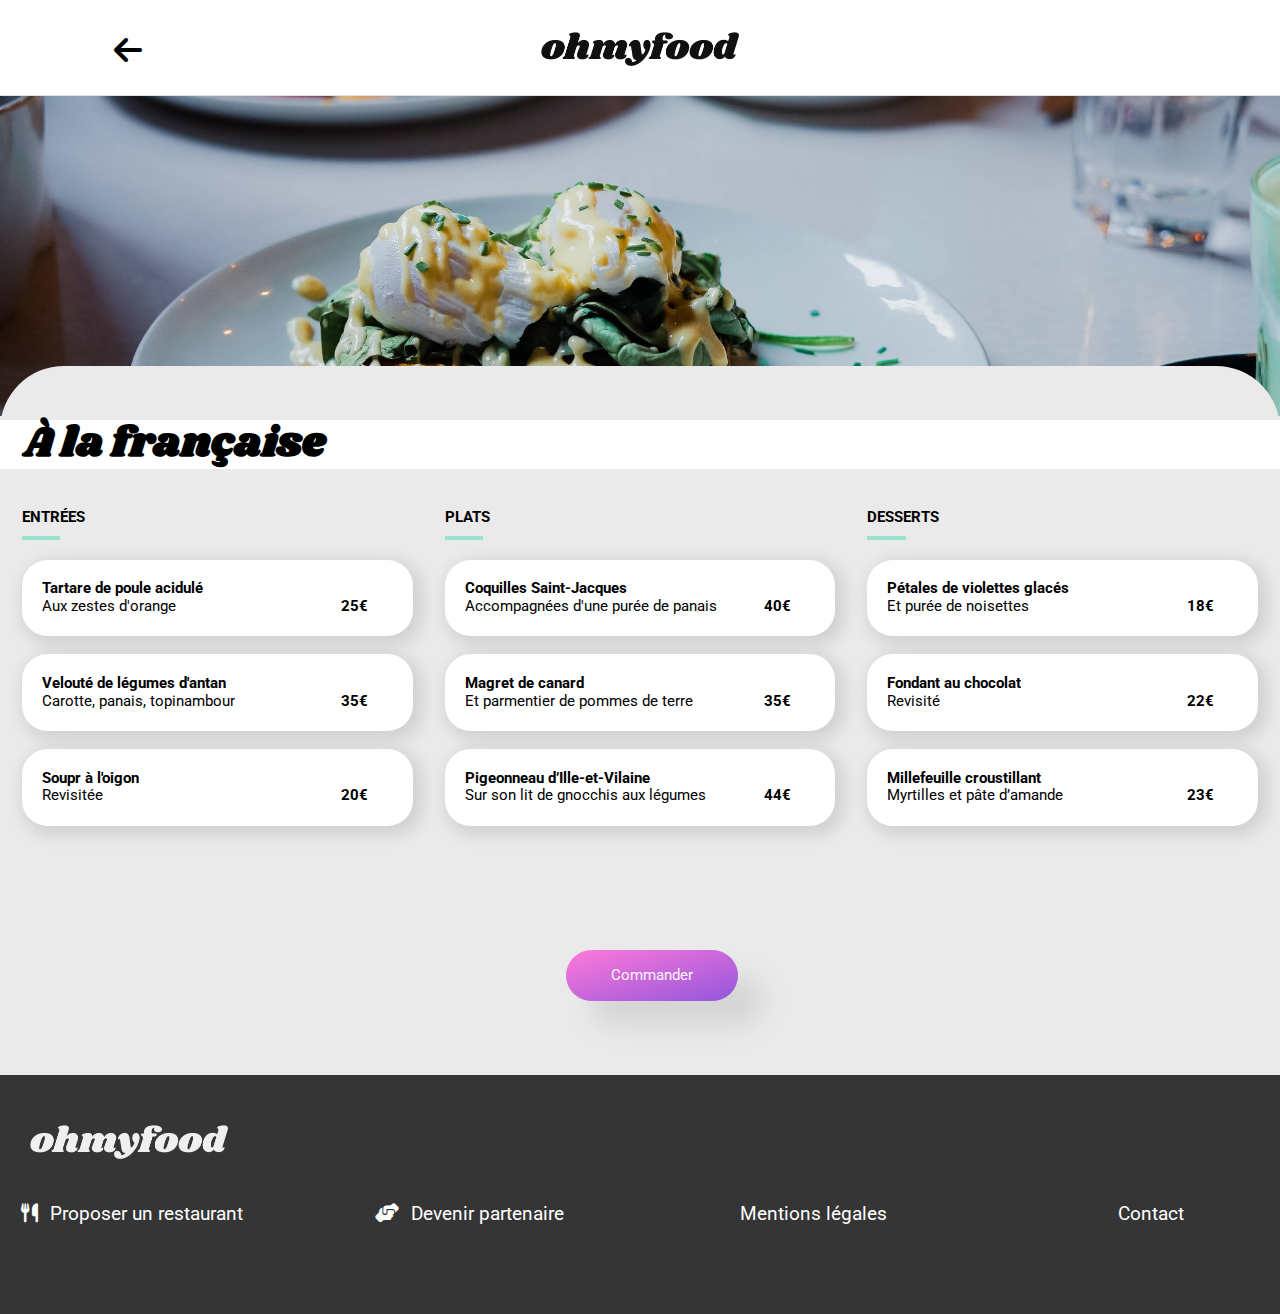
==== commit 9b28be8c: "correction coeur" ====
--- a/html/a_la_francaise.html
+++ b/html/a_la_francaise.html
@@ -17,12 +17,6 @@
 
 <body>
 
-<div class="conteneur_du_chargement flex">
-    <span class="chargement"></span>
-    <span class="deuxieme chargement"></span>
-    <span class="troisieme chargement"></span>
-</div>
-
 <header class="conteneur_du_logo grid_6">
     <a href="../index.html"><div class="bouton_de_retour"><i class="fa-solid fa-arrow-left"></i></div></a>
       <div><img class="image_du_logo" src="../asset/images/ohmyfood.png" alt="Logo"></div>
@@ -31,7 +25,7 @@
 <main class="background"> 
         <img class="image_du_restaurant" src="../asset/images/a_la_francaise.jpg" alt="Menu">
         
-        <h1 class="le_titre_du_conteneur_des_menus">À la française<i class="far fa-heart"></i></h1> 
+        <h1 class="le_titre_du_conteneur_des_menus">À la française<i class="fa-heart"></i></h1> 
         <section class="conteneur_des_menus grid_7">
             <div class="conteneur_du_menu">
                 <div class="le_titre_de_service"><h3>entrées</h3></div>
@@ -203,6 +197,7 @@
         <li><i class="fas fa-hands-helping"></i><a href="#">Devenir partenaire</a></li>
         <li><a href="#">Mentions légales</a></li>
         <li><a href="mailto:contact@ohmyfood.com">Contact</a></li>
+      </ul>
     </div>    
 </footer>
           
--- a/css/media_queries_extra_mobile.css
+++ b/css/media_queries_extra_mobile.css
@@ -527,13 +527,13 @@
           justify-content: center;
   position: relative;
   padding: 6.4vw 20vw;
-  margin: -10.5vh 3vw 0 0;
+  margin: -22vw 3vw 0 0;
   background: #99e2d0;
   color: #109171;
   -webkit-border-radius: 2.5vw;
      -moz-border-radius: 2.5vw;
           border-radius: 2.5vw;
-  top: 180px;
+  top: 34vw;
   font-size: 8vw;
   width: 2vw;
   height: 50%;
@@ -645,14 +645,16 @@
 
 /*html*/
 
-main {
-  background-color:none;
-}
+/*  main {
+  background-color:none; -- désactiver : obsolète --
+}*/
 
 .grid_6 {
   display: -ms-grid;
   display: grid;
-  grid: auto-flow dense /0 1fr;
+  /* grid: auto-flow dense / 0 1fr; -- grid obsolète : remplacer par grid auto flow et grid template columns -- */
+  grid-auto-flow: dense;
+  grid-template-columns: 0px 1fr;
   justify-items: center;
   -webkit-box-align: center;
   -webkit-align-items: center;
@@ -710,7 +712,9 @@
 .le_titre_du_conteneur_des_menus{
   display: -ms-grid;
   display: grid;
-  grid: auto-flow dense / 80% 0 1fr;
+  /* grid: auto-flow dense / 80% 0 1fr; -- grid obsolète : remplacer par grid auto flow et grid template columns -- */
+  grid-auto-flow: dense;
+  grid-template-columns: 80% 0px 1fr;
   z-index: 1;
   position: relative;
   margin: 0; 
@@ -724,7 +728,7 @@
      -moz-box-orient: vertical;
      -moz-box-direction: normal;
       -ms-flex-direction: flex;
-          flex-direction: flex;
+        /* flex-direction: flex; -- flex direction obsolète -- */
 }
 
 .le_titre_du_conteneur_des_menus i:hover{
@@ -1149,7 +1153,7 @@
     -webkit-transform: scaleX(-50px);
             -moz-transform: scaleX(-50px);
               -o-transform: scaleX(-50px);
-         transform: scaleX(-50px);
+      /* transform: scaleX(-50px); transform scaleX non valide et n'engendre aucune action d'animation */
   }
 }
 
--- a/css/media_queries_mobile.css
+++ b/css/media_queries_mobile.css
@@ -537,13 +537,13 @@
           justify-content: center;
   position: relative;
   padding: 3.2vw 10vw;
-  margin: -10.5vh 3vw 0 0;
+  margin: -11vw 3vw 0 0;
   background: #99e2d0;
   color: #109171;
   -webkit-border-radius: 1vw;
      -moz-border-radius: 1vw;
           border-radius: 1vw;
-  top: 180px;
+  top: 17vw;
   font-size: 4vw;
   white-space: nowrap;
   width: 2vw;
@@ -656,14 +656,16 @@
 
 /*html*/
 
-main {
-  background-color:none;
-}
+/*  main {
+  background-color:none; -- désactiver : obsolète --
+}*/
 
 .grid_6 {
   display: -ms-grid;
   display: grid;
-  grid: auto-flow dense / 0 1fr;
+  /* grid: auto-flow dense / 0 1fr; -- grid obsolète : remplacer par grid auto flow et grid template columns -- */
+  grid-auto-flow: dense;
+  grid-template-columns: 0px 1fr;
   justify-items: center;
   -webkit-box-align: center;
   -webkit-align-items: center;
@@ -720,7 +722,9 @@
 .le_titre_du_conteneur_des_menus{
   display: -ms-grid;
   display: grid;
-  grid: auto-flow dense / 88% 0 1fr;
+  /*grid: auto-flow dense / 88% 0 1fr; -- grid obsolète : remplacer par grid auto flow et grid template columns -- */
+  grid-auto-flow: dense;
+  grid-template-columns: 88% 0px 1fr;
   z-index: 1;
   position: relative;
   margin: 0;
@@ -761,7 +765,7 @@
           align-items: center;
   row-gap: 7.5vw;
   position: relative;
-  top: 4.5vh;
+  top: 10vw;
   width: 100%;
   height: 100%;
 }
@@ -1152,7 +1156,7 @@
     -webkit-transform: scaleX(-50px);
             -moz-transform: scaleX(-50px);
               -o-transform: scaleX(-50px);
-         transform: scaleX(-50px);
+      /* transform: scaleX(-50px); transform scaleX non valide et n'engendre aucune action d'animation */
   }
 }
 
--- a/css/media_queries_tablette.css
+++ b/css/media_queries_tablette.css
@@ -527,13 +527,13 @@
           justify-content: center;
   position: relative;
   padding: 1.6vw 5vw;
-  margin: -10.5vh 3vw 0 0;
+  margin: -10vw 1vw 0 0;
   background: #99e2d0;
   color: #109171;
   -webkit-border-radius: 0.5vw;
      -moz-border-radius: 0.5vw;
           border-radius: 0.5vw;
-  top: 220px;
+  top: 14vw;
   font-size: 2vw;
   white-space: nowrap;
   width: 2vw;
@@ -645,14 +645,16 @@
 
 /*html*/
 
-main {
-  background-color:none;
-}
+/*  main {
+  background-color:none; -- désactiver : obsolète --
+}*/
 
 .grid_6 {
   display: -ms-grid;
   display: grid;
-  grid: auto-flow dense / 0 1fr;
+  /* grid: auto-flow dense / 0 1fr; -- grid obsolète : remplacer par grid auto flow et grid template columns -- */
+  grid-auto-flow: dense;
+  grid-template-columns: 0px 1fr;
   justify-items: center;
   -webkit-box-align: center;
   -webkit-align-items: center;
@@ -709,7 +711,9 @@
 .le_titre_du_conteneur_des_menus{
   display: -ms-grid;
   display: grid;
-  grid: auto-flow dense / 88% 0 1fr;
+  /*grid: auto-flow dense / 88% 0 1fr; -- grid obsolète : remplacer par grid auto flow et grid template columns -- */
+  grid-auto-flow: dense;
+  grid-template-columns: 88% 0px 1fr;
   z-index: 1;
   position: relative;
   margin: 0;
@@ -749,7 +753,7 @@
       -ms-flex-align: center;
           align-items: center;
   position: relative;
-  top: 9.5vh;
+  top: 10vw;
   width: 100%;
   height: 100%;
 }
@@ -1141,7 +1145,7 @@
     -webkit-transform: scaleX(-50px);
             -moz-transform: scaleX(-50px);
               -o-transform: scaleX(-50px);
-         transform: scaleX(-50px);
+       /* transform: scaleX(-50px); transform scaleX non valide et n'engendre aucune action d'animation */
   }
 }
 
--- a/css/style.css
+++ b/css/style.css
@@ -289,7 +289,7 @@
 }
 
 .image_du_logo {
-  width: 27.5vw; 
+  width: 15.5vw; 
   height: 100%;
 }
 
@@ -544,13 +544,13 @@
           justify-content: center;
   position: relative;
   padding: 0.8vw 2.5vw;
-  margin: -10.5vh 3vw 0 0;
+  margin: -5vw 1vw 0 0;
   background: #99e2d0;
   color: #109171;
   -webkit-border-radius: 0.5vw;
      -moz-border-radius: 0.5vw;
           border-radius: 0.5vw;
-  top: 220px;
+  top: 7vw;
   font-size: 1vw;
   white-space: nowrap;
   width: 2vw;
@@ -625,15 +625,15 @@
 
 .liens_hypertextes {
   background-color: #353535;
-  font-size: 2vw; 
+  font-size: 1.5vw; 
   font-weight: 400;
-  padding: 30px 0 160px 27px;
+  padding: 30px 0 70px 27px;
 }
 
 .logo img{
   -webkit-filter: invert(100%);
           filter: invert(100%);
-  width: 20vw; 
+  width: 15.5vw;
   height: 100%;
   margin-left: -37px;
 }
@@ -654,7 +654,7 @@
 
 .alignement_des_liens{
   white-space: nowrap;
-  margin-left: -37px;
+  margin-left: -87px;
 }
 
 
@@ -666,14 +666,16 @@
 /*html*/
 
 
-main {
-  background-color:none;
-}
+/*  main {
+  background-color:none; -- désactiver : obsolète --
+}*/
 
 .grid_6 {
   display: -ms-grid;
   display: grid;
-  grid: auto-flow dense / 0 1fr;
+  /* grid: auto-flow dense / 0 1fr; -- grid obsolète : remplacer par grid auto flow et grid template columns -- */
+  grid-auto-flow: dense;
+  grid-template-columns: 0px 1fr;
   justify-items: center;
   -webkit-box-align: center;
   -webkit-align-items: center;
@@ -702,7 +704,7 @@
 
 .bouton_de_retour{
   position: relative;
-  font-size: 4.5vw; 
+  font-size: 2.5vw; 
   left: 10vw;
 }
 
@@ -723,41 +725,73 @@
   -o-object-fit: cover;
      object-fit: cover;
   width: 100%;
-  height: 35vw;
+  height: 25vw;
   margin: 0; 
 }
 
 .le_titre_du_conteneur_des_menus{
   display: -ms-grid;
   display: grid;
-  grid: auto-flow dense / 88% 0 1fr;
+  /*grid: auto-flow dense / 88% 0 1fr; -- grid obsolète : remplacer par grid auto flow et grid template columns -- */
+  grid-auto-flow: dense;
+  grid-template-columns: 88% 0px 1fr;
   z-index: 1;
   position: relative;
   margin: 0;
   font-family: 'Shrikhand', cursive;
   padding: 0 3.12vw 0 1.87vw;
-  font-size: 7.3vw;
-}
-
-.le_titre_du_conteneur_des_menus i:hover{
+  font-size: 3.3vw;
+}
+
+.fa-heart:hover{
   font-weight: bold;
   cursor:pointer;
-  color: #9356DC !important;
-  -webkit-transition: 1s !important;
+  /*color: #9356DC !important; -- fond de couleur obsolète --
+  webkit-transition: 1s !important;
   -o-transition: 1s !important;
   -moz-transition: 1s !important;
-  transition: 1s !important;
+  transition: 1s !important;*/
+}
+
+.fa-heart:before,
+.fa-heart:after{
+  content: "";
+  position: absolute;
+  top: 0;
+  right: 0;
+  bottom: 0;
+  left: 0;
+  z-index: -1;
+  transform-origin: bottom;
+  transition: transform 0.3s;
+}
+.fa-heart:after{
+  background-image: linear-gradient(#9356DC, #FF79DA);
+  transform: scaleY(0);  
+}
+
+.fa-heart:before{
+  background: white;
+  transform-origin: top;
+}
+
+.fa-heart:hover:before{
+  transform: scaleY(0); 
+}
+
+.fa-heart:hover:after{
+  transform: scaleY(1); 
 }
 
 .conteneur_des_menus{
   position: relative;
-  padding: 10vw 1.69vw 30vw 1.69vw;
+  padding: 0vw 1.69vw 15vw 1.69vw;
   background-color: #eaeaea;
   -webkit-border-radius: 10vw 10vw 0 0;
      -moz-border-radius: 10vw 10vw 0 0;
-          border-radius: 10vw 10vw 0 0;
-  font-size: 3vw;
-  top: -19vw;
+          border-radius: 5vw 5vw 0 0;
+  font-size: 1.2vw;
+  top: -8vw;
 }
 
 .conteneur_du_menu {
@@ -770,7 +804,7 @@
       -ms-flex-align: center;
           align-items: center;
   position: relative;
-  top: 9.5vh;
+  top: 10vw;
   width: 100%;
   height: 100%;
 }
@@ -791,7 +825,7 @@
 }
 
 .le_titre_de_service {
-  font-size: 3vw;
+  font-size: 1vw;
   font-weight: 400;
 }
 
@@ -811,8 +845,8 @@
   
 .composant_d_explorer_1{
   position: relative;
-  padding: 0 7vw 0 7vw;
-  height: 10vw;
+  padding: 0 3.5vw 0 3.5vw;
+  height: 4vw;
   color: #fbf3fc;
   background-image: -webkit-gradient(linear, left top, right bottom, from(#FF79DA), to(#9356DC));
   background-image: -webkit-linear-gradient(left top, #FF79DA, #9356DC);
@@ -850,8 +884,8 @@
 
 .le_titre_de_service h3::after {
   content: '';
-  width: 8vw;
-  height: 0.7vw;
+  width: 3vw;
+  height: 0.35vw;
   background: #99e2d0;
   position: absolute;
   left: 0;
@@ -878,7 +912,7 @@
     -ms-flex-align: center;
         align-items: center;
 width: 100%;
-height: 10vw;
+height: 6vw;
 -webkit-border-radius: 2vw;
    -moz-border-radius: 2vw;
         border-radius: 2vw;
@@ -1162,7 +1196,7 @@
     -webkit-transform: scaleX(-50px);
             -moz-transform: scaleX(-50px);
               -o-transform: scaleX(-50px);
-         transform: scaleX(-50px);
+      /* transform: scaleX(-50px); transform scaleX non valide et n'engendre aucune action d'animation */
   }
 }
 
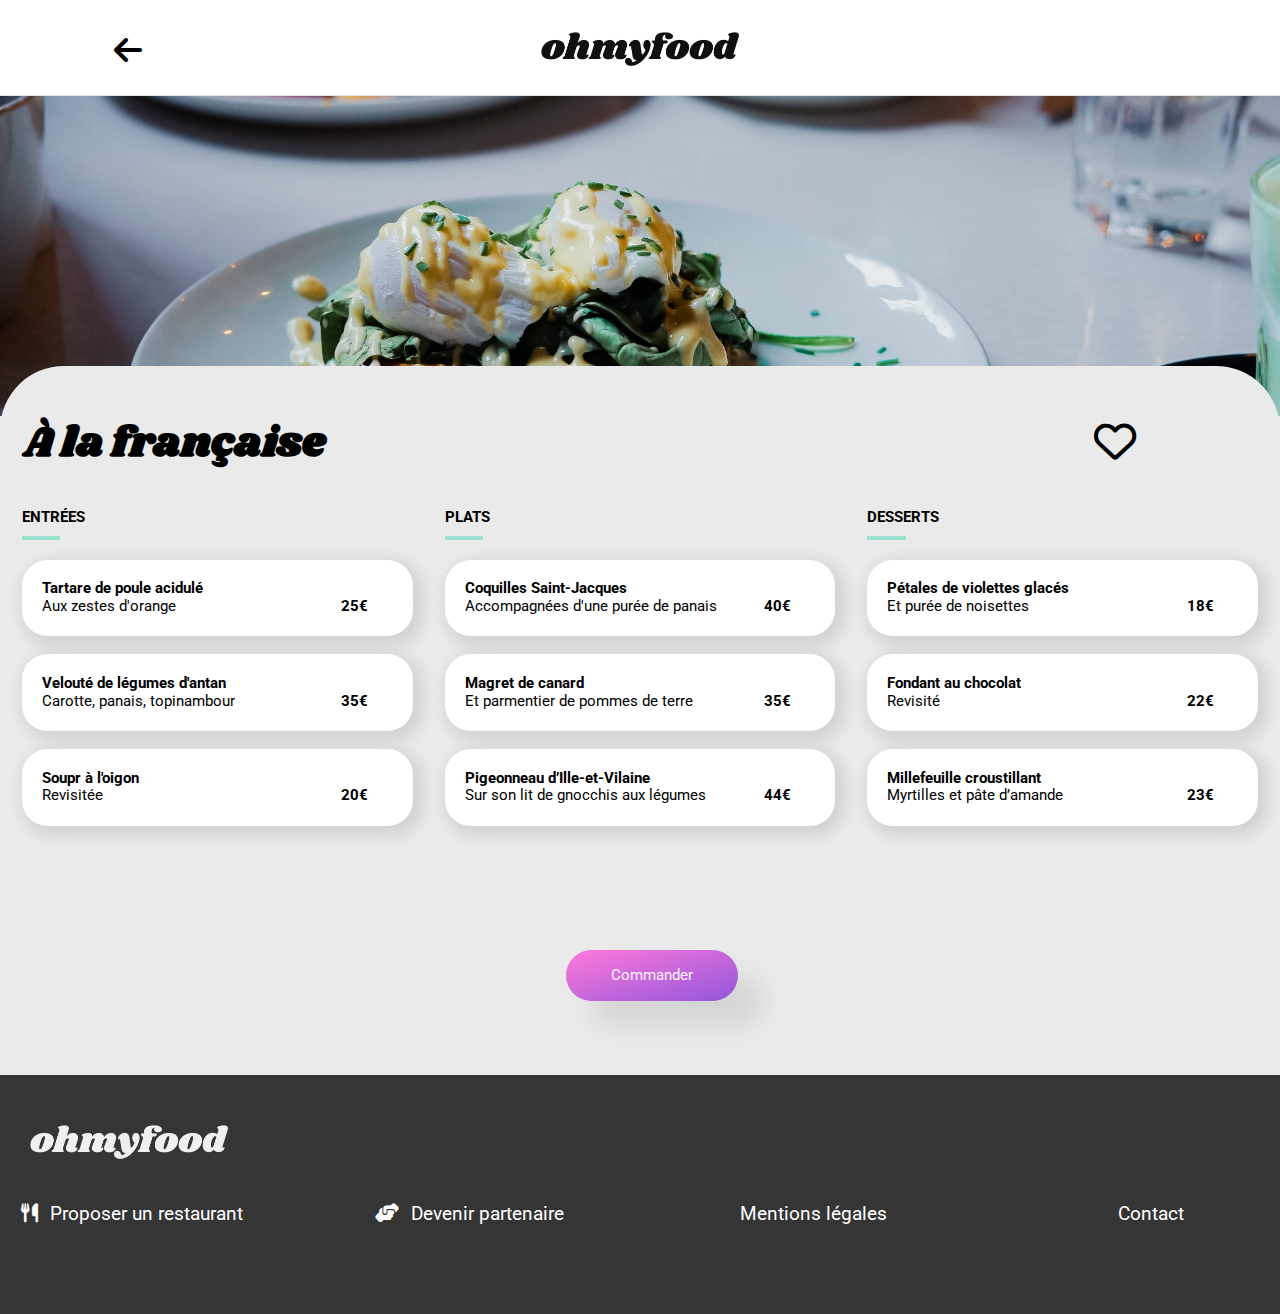
==== commit bb6b2c27: "rectification" ====
--- a/html/a_la_francaise.html
+++ b/html/a_la_francaise.html
@@ -25,7 +25,7 @@
 <main class="background"> 
         <img class="image_du_restaurant" src="../asset/images/a_la_francaise.jpg" alt="Menu">
         
-        <h1 class="le_titre_du_conteneur_des_menus">À la française<i class="fa-heart"></i></h1> 
+        <h1 class="le_titre_du_conteneur_des_menus">À la française<i class="far fa-heart"></i></h1> 
         <section class="conteneur_des_menus grid_7">
             <div class="conteneur_du_menu">
                 <div class="le_titre_de_service"><h3>entrées</h3></div>
--- a/css/style.css
+++ b/css/style.css
@@ -743,44 +743,14 @@
   font-size: 3.3vw;
 }
 
-.fa-heart:hover{
+.le_titre_du_conteneur_des_menus i:hover{
   font-weight: bold;
   cursor:pointer;
-  /*color: #9356DC !important; -- fond de couleur obsolète --
-  webkit-transition: 1s !important;
+  color: #9356DC !important;
+  -webkit-transition: 1s !important;
   -o-transition: 1s !important;
   -moz-transition: 1s !important;
-  transition: 1s !important;*/
-}
-
-.fa-heart:before,
-.fa-heart:after{
-  content: "";
-  position: absolute;
-  top: 0;
-  right: 0;
-  bottom: 0;
-  left: 0;
-  z-index: -1;
-  transform-origin: bottom;
-  transition: transform 0.3s;
-}
-.fa-heart:after{
-  background-image: linear-gradient(#9356DC, #FF79DA);
-  transform: scaleY(0);  
-}
-
-.fa-heart:before{
-  background: white;
-  transform-origin: top;
-}
-
-.fa-heart:hover:before{
-  transform: scaleY(0); 
-}
-
-.fa-heart:hover:after{
-  transform: scaleY(1); 
+  transition: 1s !important;
 }
 
 .conteneur_des_menus{
